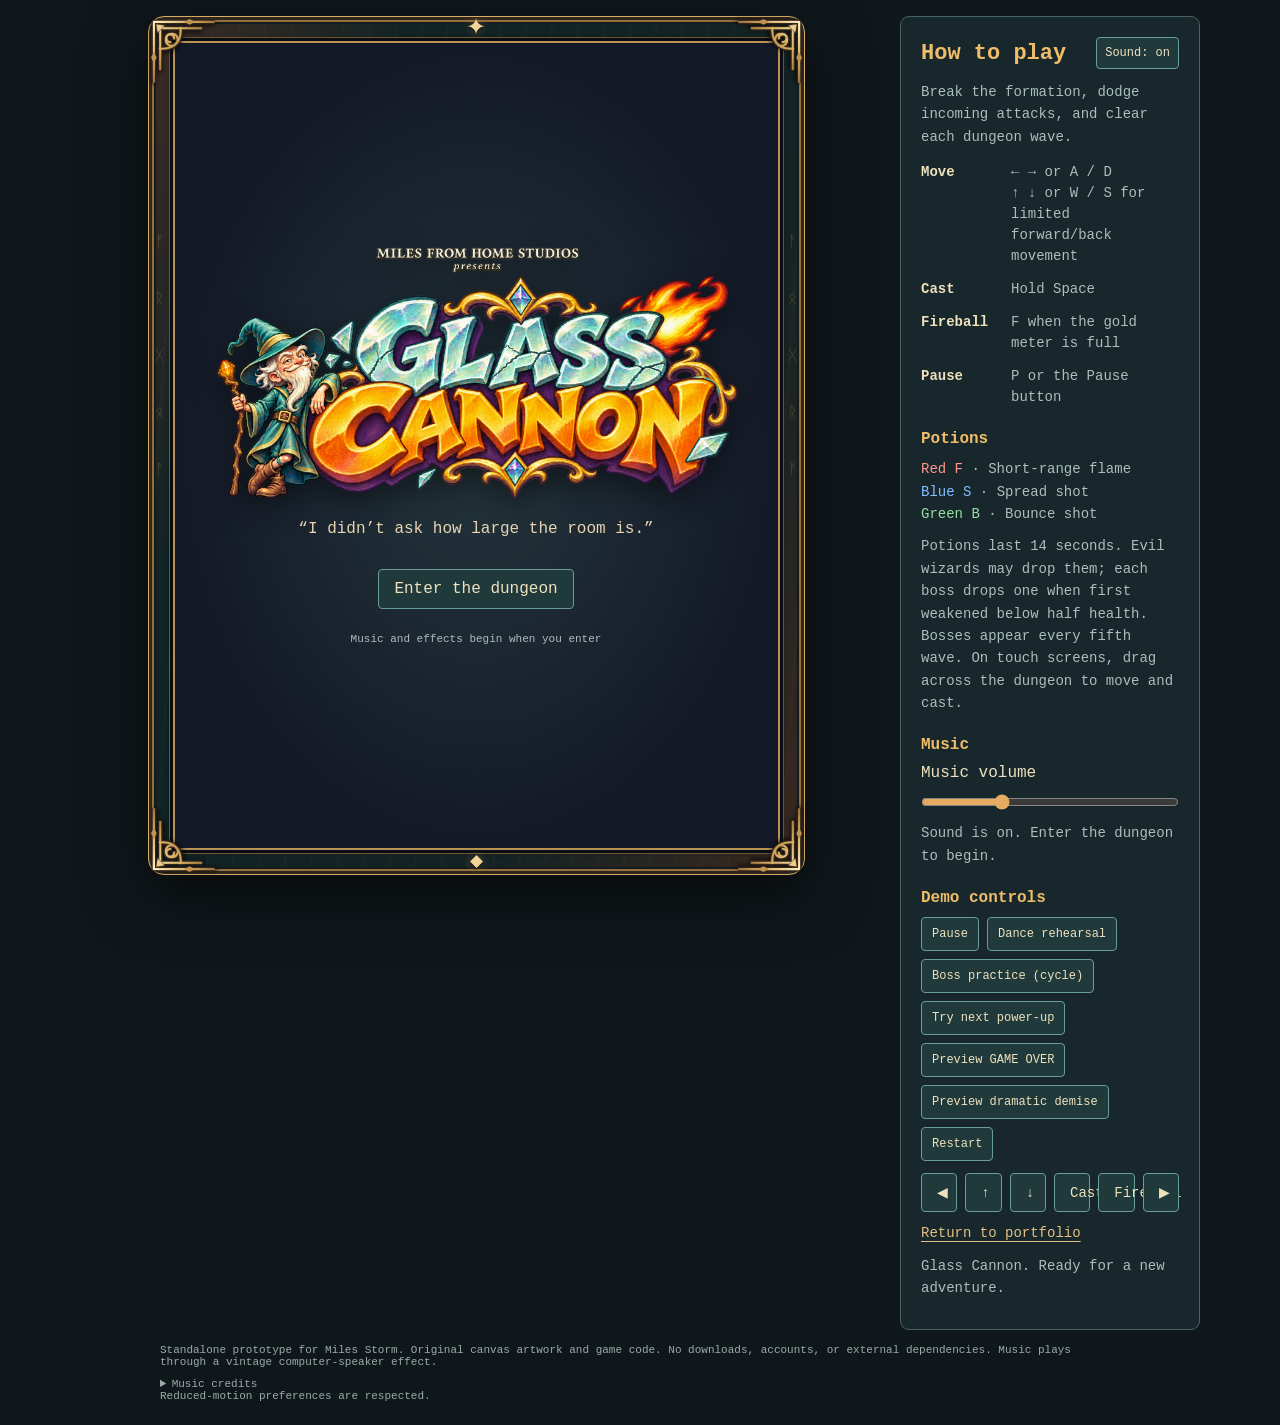
==== game/index.html @ 1c9d0800 "Glass Cannon Added some Pi. Love you Sandra <3" ====
<!doctype html><html lang="en"><meta charset="utf-8"><meta name="viewport" content="width=device-width,initial-scale=1"><title>Glass Cannon • Playable demo</title><style>
*{box-sizing:border-box}body{margin:0;background:#10171b;color:#eee1bd;font:16px ui-monospace,Consolas,monospace;display:grid;place-items:center;min-height:100vh;padding:18px}main{width:min(600px,100%)}h1{margin:0;color:#efbd67;letter-spacing:.13em;font-size:clamp(25px,5vw,44px)}header{display:flex;justify-content:space-between;align-items:center;gap:16px}small,p{color:#acbebb;line-height:1.6}.screen{position:relative;border:3px solid #ac8250;border-radius:9px;overflow:hidden;box-shadow:0 15px 65px #0009;margin:20px 0;background:#211d2c}canvas{display:block;width:100%;touch-action:none}button{font:inherit;border:1px solid #699e98;background:#203a3c;color:#eee1bd;padding:10px 15px;border-radius:4px;cursor:pointer}button:hover,button:focus-visible{background:#345957;outline:2px solid #efbd67;outline-offset:3px}.controls{display:flex;gap:9px;flex-wrap:wrap}.hint{font-size:13px}.overlay{position:absolute;inset:0;display:grid;place-content:center;text-align:center;background:#10121bcf;padding:24px}.overlay h2{color:#efbd67;font-size:32px;margin:0}.overlay[hidden]{display:none}.overlay button{margin:10px auto}.mobile{display:flex;justify-content:space-between;margin-top:12px}.mobile button{min-width:65px;touch-action:none}footer{font-size:12px;color:#9aaba9;margin-top:18px}@media(min-width:800px){.mobile{display:none}}

/* Fit the portrait playfield to the viewport without stretching its artwork. */
body{display:block;padding:16px;margin:0}main{width:min(1120px,100%);margin:0 auto}header{min-height:62px;margin-bottom:14px}h1{font-size:clamp(25px,3vw,38px)}
.game-layout{display:grid;grid-template-columns:minmax(0,1fr) 300px;gap:26px;align-items:start}
.screen{width:min(100%,calc((100dvh - 130px)*.75));margin:0 auto;aspect-ratio:3/4;border-width:3px}
canvas{width:100%;height:100%;object-fit:contain}.how-to{background:#17272b;border:1px solid #476361;border-radius:9px;padding:20px}.how-to h2{margin:0 0 14px;color:#efbd67;font-size:22px}.how-to h3{font-size:16px;color:#efbd67;margin:22px 0 10px}.how-to p{font-size:14px;margin:10px 0}.how-to dl{display:grid;grid-template-columns:80px 1fr;gap:12px 10px;font-size:14px;line-height:1.5}.how-to dt{color:#eee1bd;font-weight:bold}.how-to dd{margin:0;color:#acbebb}.controls{gap:8px}.controls button{font-size:12px;padding:9px 10px}.potion-red{color:#ff9690}.potion-blue{color:#83bdff}.potion-green{color:#97dfa4}.overlay h2{font-size:clamp(18px,2.6vw,28px)}.overlay p{font-size:14px}.mobile{display:flex;gap:8px}.mobile button{font-size:14px;flex:1;min-width:0}footer{max-width:960px;margin:14px auto 0;font-size:11px}
@media(max-width:760px){body{padding:10px}.game-layout{grid-template-columns:minmax(0,1fr);gap:16px}.screen{width:min(100%,calc((100dvh - 115px)*.75))}.how-to{width:min(100%,600px);margin:0 auto}header{min-height:56px;gap:8px}header small{font-size:11px}header button{font-size:12px;padding:9px}h1{font-size:25px}.overlay h2{font-size:22px}}
@media(max-height:500px) and (min-width:761px){header{min-height:44px;margin-bottom:8px}.screen{width:min(100%,calc((100dvh - 90px)*.75))}}
input[type="range"]{display:block;width:100%;margin:12px 0;accent-color:#e5ac61}footer a{color:#9cd6d0}footer details{margin-top:10px}footer p{font-size:12px}.overlay.title-screen{padding:18px;background:radial-gradient(ellipse at center,#24363c 0%,#141927 70%);display:flex;flex-direction:column;align-items:center;justify-content:center;gap:12px}.title-logo{display:block;width:100%;height:auto;max-height:60%;object-fit:contain;filter:drop-shadow(0 9px 15px #0007)}.title-screen p{margin:4px 0;color:#e9d5b3;font-size:clamp(11px,1.8vw,16px)}.title-screen small{font-size:11px;color:#aebebc}.sr-only{position:absolute;width:1px;height:1px;padding:0;margin:-1px;overflow:hidden;clip:rect(0,0,0,0);white-space:nowrap;border:0}.overlay.title-screen[hidden]{display:none}
/* Gilded cabinet surrounds the playfield; all decoration stays non-interactive. */
.game-layout{gap:28px}.cabinet{position:relative;isolation:isolate;width:min(100%,calc((100dvh - 88px)*.75 + 48px));margin:0 auto;padding:24px;border:1px solid #d7ad65;border-radius:16px;background:repeating-linear-gradient(94deg,#0000 0 11px,#f7c67b06 12px 13px,#0000 15px 26px),linear-gradient(115deg,#49342b,#152a2c 26%,#18292a 70%,#443026);box-shadow:0 20px 60px #0009,inset 0 0 0 3px #30271f,inset 0 0 0 5px #94703d,inset 0 0 0 7px #171d1f,inset 0 0 20px #0009}
.cabinet .screen{width:100%;margin:0;aspect-ratio:3/4;border:2px solid #b89354;border-radius:5px;box-shadow:0 0 0 3px #080e12,0 0 0 4px #705534,0 0 20px #0009}
.cabinet-ornaments{position:absolute;inset:0;pointer-events:none;z-index:2}.corner{position:absolute;width:70px;height:70px;filter:drop-shadow(0 2px 2px #000a)}.top-left{top:0;left:0}.top-right{top:0;right:0;transform:rotate(90deg)}.bottom-right{bottom:0;right:0;transform:rotate(180deg)}.bottom-left{bottom:0;left:0;transform:rotate(270deg)}.crest{position:absolute;left:50%;transform:translateX(-50%);color:#f2d49a;text-shadow:0 1px 2px #000,0 0 9px #d7a45366;font-size:24px;line-height:24px}.crest-top{top:0}.crest-bottom{bottom:0;font-size:17px}.rune-rail{position:absolute;top:23%;bottom:23%;display:flex;flex-direction:column;justify-content:space-between;color:#ad8e565e;font-size:15px;line-height:3.8;text-align:center;width:20px}.rail-left{left:1px}.rail-right{right:1px}.sidebar-heading{display:flex;align-items:center;justify-content:space-between;gap:10px;margin-bottom:12px}.how-to .sidebar-heading h2{margin:0}.sidebar-heading button{font-size:12px;padding:8px;white-space:nowrap}
@media(max-width:760px){.game-layout{gap:20px}.cabinet{padding:19px;width:min(100%,calc((100dvh - 74px)*.75 + 38px));border-radius:12px}.corner{width:54px;height:54px}.crest{font-size:19px;line-height:19px}.crest-bottom{font-size:14px}.rune-rail{width:16px;font-size:12px}.title-screen{gap:8px}}
.portfolio-return a{color:#e5c182;text-underline-offset:4px}</style><main><h1 class="sr-only">Glass Cannon</h1><div class="game-layout"><div class="cabinet" aria-label="Fantasy arcade cabinet"><div class="cabinet-ornaments" aria-hidden="true"><img class="corner top-left" src="assets/cabinet-corner.svg" alt=""><img class="corner top-right" src="assets/cabinet-corner.svg" alt=""><img class="corner bottom-left" src="assets/cabinet-corner.svg" alt=""><img class="corner bottom-right" src="assets/cabinet-corner.svg" alt=""><span class="crest crest-top">✦</span><span class="crest crest-bottom">◆</span><span class="rune-rail rail-left">ᚠ<br>ᚱ<br>ᚷ<br>ᛟ<br>ᚨ</span><span class="rune-rail rail-right">ᚨ<br>ᛟ<br>ᚷ<br>ᚱ<br>ᚠ</span></div><div class="screen"><canvas id="game" width="600" height="800" aria-label="Glass Cannon dungeon arcade game. Move with WASD or arrow keys; Space fires; F casts fireball; P pauses." tabindex="0"></canvas><div class="overlay title-screen" id="overlay"><img class="title-logo" src="assets/glass-cannon-title.png" alt="Miles From Home Studios presents Glass Cannon, with a teal-robed wizard leaning against the title"><h2 class="sr-only">Glass Cannon</h2><p>“I didn’t ask how large the room is.”</p><button id="start">Enter the dungeon</button><small>Music and effects begin when you enter</small></div></div></div><aside class="how-to" aria-labelledby="how-to-title"><div class="sidebar-heading"><h2 id="how-to-title">How to play</h2><button id="sound" aria-pressed="true">Sound: on</button></div><p>Break the formation, dodge incoming attacks, and clear each dungeon wave.</p><dl><dt>Move</dt><dd>← → or A / D<br>↑ ↓ or W / S for limited forward/back movement</dd><dt>Cast</dt><dd>Hold Space</dd><dt>Fireball</dt><dd>F when the gold meter is full</dd><dt>Pause</dt><dd>P or the Pause button</dd></dl><h3>Potions</h3><p><span class="potion-red">Red F</span> · Short-range flame<br><span class="potion-blue">Blue S</span> · Spread shot<br><span class="potion-green">Green B</span> · Bounce shot</p><p class="hint">Potions last 14 seconds. Evil wizards may drop them; each boss drops one when first weakened below half health. Bosses appear every fifth wave. On touch screens, drag across the dungeon to move and cast.</p><h3>Music</h3><label for="music-volume">Music volume</label><input id="music-volume" type="range" min="0" max="100" value="30" aria-label="Music volume"><p id="music-status" class="hint" role="status">Sound is on. Enter the dungeon to begin.</p><h3>Demo controls</h3><div class="controls"><button id="pause">Pause</button><button id="dance">Dance rehearsal</button><button id="boss">Boss practice (cycle)</button><button id="power">Try next power-up</button><button id="game-over-preview">Preview GAME OVER</button><button id="death">Preview dramatic demise</button><button id="restart">Restart</button></div><div class="mobile"><button id="left" aria-label="Move left">◀</button><button id="up" aria-label="Move forward">↑</button><button id="down" aria-label="Move backward">↓</button><button id="cast">Cast</button><button id="blast">Fireball</button><button id="right" aria-label="Move right">▶</button></div><p class="portfolio-return"><a href="../index.html">Return to portfolio</a></p><p id="status" role="status" class="hint">Ready to enter the dungeon.</p></aside></div><footer>Standalone prototype for Miles Storm. Original canvas artwork and game code. No downloads, accounts, or external dependencies. Music plays through a vintage computer-speaker effect. <details><summary>Music credits</summary><p>“DarxieLand” by Kevin MacLeod (<a href="https://incompetech.com/music/royalty-free/index.html?Search=Search&amp;isrc=USUAN1600059">incompetech.com</a>), licensed under <a href="https://creativecommons.org/licenses/by/4.0/">CC BY 4.0</a>. Edited with a vintage-speaker effect (mono mix, frequency shaping, mild saturation) and MP3 encoding; used as a repeating gameplay track with playback volume adjusted.</p><p><a href="https://opengameart.org/content/heavy-battle-1">Heavy Battle 1</a> by MintoDog and <a href="https://opengameart.org/content/game-over-instrumental">Game Over Instrumental</a> by Samza: <a href="https://creativecommons.org/publicdomain/zero/1.0/">CC0</a>. Both edited with the same vintage-speaker effect and MP3 encoding.</p></details> Reduced-motion preferences are respected.</footer></main><script>
'use strict';
const canvas=document.querySelector('#game'),c=canvas.getContext('2d'),overlay=document.querySelector('#overlay'),status=document.querySelector('#status');
const W=600,H=800,PLAYER_Y=700,keys=new Set(),reduced=matchMedia('(prefers-reduced-motion: reduce)').matches;
let playerY=PLAYER_Y;
let formationPattern=-1,slotOrder=[],entryPatterns=[];
let formationClock=0,diveClock=2,formationReady=false,nextSlot=0,entryGroup=0;
let boss=null,bossPending=false,hostile=[],pickups=[],weapon="bolt",weaponTime=0,shield=0,spawnClock=0,squadsLeft=0,enemyId=0,readyChimed=false;
let mode='ready',resume='play',score=0,lives=3,wave=1,charge=0,x=(W/2),enemies=[],shots=[],sparks=[],time=0,last=0,cool=0,phase=0,danceIndex=-1,practice=false,deathPreview=false,sound=true,audio;
let bossPracticeIndex=0;
const BOSS_ROSTER=[
{name:'THE GILDED WARDEN',type:2,projectile:'blade',filter:'sepia(1) saturate(2)',color:'#e5ac61'},
{name:'THE GOBLIN KING',type:0,projectile:'dagger',filter:'saturate(1.5)',color:'#9bc46e'},
{name:'THE CRYPTO KEEPER',type:1,projectile:'arrow',filter:'sepia(.4)',color:'#d9cfac'},
{name:'THE BIG BOO BOSS',type:3,projectile:'wisp',filter:'hue-rotate(35deg)',color:'#a8e0df'},
{name:'THE NECROMANCER',type:4,projectile:'hex',filter:'saturate(1.7)',color:'#c299e5'}];
const dances=['MOONWALK','DISCO','WIZARD SHUFFLE','MOSH PIT'];
const MUSIC_FILES={regular:'audio/darxieland-speaker.mp3',boss:'audio/heavy-battle-speaker.mp3',over:'audio/game-over-speaker.mp3'};
let musicTracks={},currentMusic='',musicNeedsPlay=false,musicVolume=.30,musicFailed=false;
function resetMusic(){Object.values(musicTracks).forEach(track=>{track.pause();track.currentTime=0});currentMusic='';musicNeedsPlay=false;musicFailed=false}
function syncMusic(){let suspended=!sound||mode==='paused'||mode==='ready'||mode==='death'||document.hidden;
if(suspended){Object.values(musicTracks).forEach(track=>track.pause());if(currentMusic)musicNeedsPlay=true;return}
let cue=mode==='over'?'over':boss?'boss':'regular';if(cue!==currentMusic){Object.values(musicTracks).forEach(track=>track.pause());currentMusic=cue;musicNeedsPlay=true;musicFailed=false;if(musicTracks[cue])musicTracks[cue].currentTime=0}
let track=musicTracks[cue];if(!track){track=new Audio(MUSIC_FILES[cue]);track.preload='metadata';track.loop=cue!=='over';musicTracks[cue]=track;track.addEventListener('error',()=>{musicFailed=true;document.querySelector('#music-status').textContent='Music unavailable. Keep the audio folder beside index.html.'})}
track.volume=musicVolume;document.querySelector('#music-status').textContent=musicFailed?'Music unavailable. Check the audio folder.':'Music: '+({regular:'DarxieLand',boss:'Heavy Battle 1',over:'Game Over Instrumental'}[cue]);
if(musicNeedsPlay&&!track.ended){musicNeedsPlay=false;let attempt=track.play();if(attempt&&attempt.catch)attempt.catch(()=>{musicFailed=true;document.querySelector('#music-status').textContent='Click Sound off, then on to enable music.'})}}
let effectsBus,noiseBuffer,lastEffect={};
function announce(s){status.textContent=s}
function audioReady(){if(!sound)return false;try{if(!audio){audio=new (window.AudioContext||window.webkitAudioContext)();let filter=audio.createBiquadFilter(),compressor=audio.createDynamicsCompressor();effectsBus=audio.createGain();effectsBus.gain.value=.62;filter.type='lowpass';filter.frequency.value=2600;filter.Q.value=.5;compressor.threshold.value=-16;compressor.ratio.value=3;compressor.attack.value=.006;compressor.release.value=.18;effectsBus.connect(filter).connect(compressor).connect(audio.destination);noiseBuffer=audio.createBuffer(1,audio.sampleRate,audio.sampleRate);let data=noiseBuffer.getChannelData(0),seed=17;for(let i=0;i<data.length;i++){seed=(seed*16807)%2147483647;data[i]=(seed/2147483647)*2-1}}audio.resume();return true}catch{return false}}
function envelope(node,volume,duration){let g=audio.createGain(),t=audio.currentTime;g.gain.setValueAtTime(.0001,t);g.gain.exponentialRampToValueAtTime(volume,t+.006);g.gain.exponentialRampToValueAtTime(.0001,t+duration);node.connect(g).connect(effectsBus);node.start(t);node.stop(t+duration+.02);node.onended=()=>{node.disconnect();g.disconnect()}}
function tone(freq,duration=.1,type='triangle',end=70){if(!audioReady())return;let o=audio.createOscillator();o.type=type==='sine'?'sine':'triangle';o.frequency.setValueAtTime(Math.min(freq,650),audio.currentTime);o.frequency.exponentialRampToValueAtTime(Math.max(35,Math.min(end,650)),audio.currentTime+duration);envelope(o,.06,Math.max(.04,duration))}
function effect(name){if(!audioReady())return;let now=audio.currentTime;if(now-(lastEffect[name]??-10)<(name==='flame'?.13:.065))return;lastEffect[name]=now;
let specs={cast:[.11,2200,550,.10,420,170],flame:[.16,1500,280,.10,115,65],blast:[.65,2300,110,.18,130,40],hit:[.10,2400,500,.10,240,95],bow:[.13,2300,650,.08,380,130],steel:[.16,2600,600,.09,320,145],spirit:[.30,1400,330,.08,340,160],hex:[.19,2100,500,.09,360,145],march:[.23,1300,280,.07,180,90],haunt:[.38,1700,550,.08,220,440],conjure:[.30,2000,600,.08,190,480]};let [duration,from,to,volume,pitch,end]=specs[name]||specs.cast;
let source=audio.createBufferSource(),filter=audio.createBiquadFilter();source.buffer=noiseBuffer;filter.type='lowpass';filter.frequency.setValueAtTime(from,now);filter.frequency.exponentialRampToValueAtTime(to,now+duration);source.connect(filter);let gain=audio.createGain();gain.gain.setValueAtTime(.0001,now);gain.gain.exponentialRampToValueAtTime(volume,now+.007);gain.gain.exponentialRampToValueAtTime(.0001,now+duration);filter.connect(gain).connect(effectsBus);source.start(now);source.stop(now+duration+.02);source.onended=()=>{source.disconnect();filter.disconnect();gain.disconnect()};tone(pitch,duration,'sine',end)}
// Each enemy keeps its formation slot through entry, dives, and re-entry.
function home(e){let sx,sy;if(formationPattern===0){sx=(e.slot%8-3.5)*48;sy=Math.floor(e.slot/8)*53}
else if(formationPattern===1){let row=Math.floor(e.slot/6);sx=(e.slot%6-2.5)*60+(row%2?15:-15);sy=row*44}
else if(formationPattern===2){let col=e.slot%6;sx=(col-2.5)*61;sy=Math.floor(e.slot/6)*43+Math.abs(col-2.5)*17}
else{let wing=e.slot<12?-1:1,n=e.slot%12;sx=wing*(65+(n%3)*53);sy=Math.floor(n/3)*45+(n%3)*12}
let spread=1+Math.sin(formationClock*.9)*.055;return {x:W/2+sx*spread+Math.sin(formationClock*.6)*26,y:160+sy+Math.sin(formationClock*.9)*5}}
function shuffled(values){let result=[...values];for(let i=result.length-1;i>0;i--){let j=Math.floor(Math.random()*(i+1));[result[i],result[j]]=[result[j],result[i]]}return result}
function curve(a,b,c,d){return [a,b,c,d]}
function makeFlight(e,segments,speed,state){let points=[segments[0][0]];for(const [a,b,c,d] of segments)for(let i=1;i<=48;i++){let t=i/48,u=1-t;points.push({x:u*u*u*a.x+3*u*u*t*b.x+3*u*t*t*c.x+t*t*t*d.x,y:u*u*u*a.y+3*u*u*t*b.y+3*u*t*t*c.y+t*t*t*d.y})}e.flight={points,index:1,speed};e.state=state;e.x=points[0].x;e.y=points[0].y;}
function entry(e,side,returning=false){let h=home(e),mirror=side?1:-1,edge=side?W+55:-55,mid=W/2+mirror*100,route=returning?Math.floor(Math.random()*4):e.entryRoute;
let paths;if(route===1){let begin={x:W/2+mirror*120,y:-55},turn={x:W/2-mirror*100,y:330};paths=[curve(begin,{x:begin.x,y:130},{x:W/2-mirror*210,y:115},turn),curve(turn,{x:W/2+mirror*210,y:450},{x:h.x+mirror*110,y:h.y-60},h)]}
else if(route===2){let begin={x:edge,y:400},turn={x:W/2-mirror*100,y:210};paths=[curve(begin,{x:edge-mirror*170,y:450},{x:W/2+mirror*150,y:280},turn),curve(turn,{x:W/2-mirror*130,y:80},{x:h.x-mirror*100,y:h.y+90},h)]}
else if(route===3){let begin={x:edge,y:95},turn={x:W/2-mirror*190,y:310};paths=[curve(begin,{x:W/2-mirror*150,y:85},{x:W/2-mirror*250,y:210},turn),curve(turn,{x:W/2+mirror*200,y:470},{x:h.x+mirror*130,y:h.y+70},h)]}
else{let begin={x:edge,y:100},turn={x:mid,y:315};paths=[curve(begin,{x:edge-mirror*190,y:110},{x:W/2-mirror*190,y:95},turn),curve(turn,{x:mid+mirror*130,y:460},{x:W/2-mirror*240,y:365},{x:W/2-mirror*110,y:223}),curve({x:W/2-mirror*110,y:223},{x:W/2-mirror*35,y:100},{x:h.x,y:h.y-55},h)]}
makeFlight(e,paths,returning?290:e.entrySpeed,'entry');}
function advanceFlight(e,dt){let f=e.flight,budget=f.speed*dt;while(f.index<f.points.length){let q=f.points[f.index],dx=q.x-e.x,dy=q.y-e.y,dist=Math.hypot(dx,dy);if(dist>budget){e.x+=dx/dist*budget;e.y+=dy/dist*budget;e.angle=Math.atan2(dy,dx)-Math.PI/2;return false}e.x=q.x;e.y=q.y;budget-=dist;f.index++}return true}
function beginDive(e,target,style){let a={x:e.x,y:e.y},side=e.x<(W/2)?1:-1,exit={x:Math.max(45,Math.min((W-45),target)),y:(H+45)};e.attack=.35+Math.random()*.45;
let paths=style===0?[curve(a,{x:a.x+side*195,y:a.y+30},{x:target-side*240,y:420},exit)]:style===1?[curve(a,{x:a.x-side*165,y:a.y-100},{x:a.x-side*200,y:390},{x:a.x+side*60,y:350}),curve({x:a.x+side*60,y:350},{x:target+side*180,y:305},{x:target-side*70,y:515},exit)]:[curve(a,{x:a.x+side*80,y:a.y+130},{x:target,y:380},exit)];
makeFlight(e,paths,200+Math.min(100,wave*10),'dive');if(!e.silentDive)effect(e.type===3?'haunt':e.type===4?'conjure':'march');}
function launchAttack(){let idle=enemies.filter(e=>e.state==='formation');if(!idle.length)return;let leader=idle[Math.floor(Math.random()*idle.length)],style=Math.floor(Math.random()*3),target=x;beginDive(leader,target,style);let escorts=idle.filter(e=>e!==leader).sort((a,b)=>Math.abs(a.slot-leader.slot)-Math.abs(b.slot-leader.slot)).slice(0,wave>2?2:1);for(let i=0;i<escorts.length;i++){escorts[i].silentDive=true;beginDive(escorts[i],Math.max(50,Math.min((W-50),target+(i===0?-45:45))),style);escorts[i].silentDive=false;}}
function spawn(){enemies=[];hostile=[];pickups=[];boss=null;bossPending=wave%5===0;squadsLeft=4;spawnClock=.3;nextSlot=0;entryGroup=0;formationPattern=(formationPattern+1+Math.floor(Math.random()*3))%4;slotOrder=shuffled(Array.from({length:24},(_,i)=>i));entryPatterns=shuffled([0,1,2,3]);formationClock=0;formationReady=false;diveClock=2;mode='play';phase=0;announce('Wave '+wave+'. Enemies entering formation.');}
function squad(){let group=entryGroup++,side=Math.random()<.5?0:1,route=entryPatterns[group%4],split=Math.random()<.45,spacing=.12+Math.random()*.12;for(let i=0;i<6;i++){let entranceSide=split?i%2:side;let e={id:enemyId++,slot:slotOrder[nextSlot++],state:'waiting',delay:i*spacing,side:entranceSide,entryRoute:route,entrySpeed:235+Math.random()*55,type:Math.floor(Math.random()*5),hp:1,attack:1,x:entranceSide?W+55:-55,y:100,angle:0};enemies.push(e)}}
function bossPotion(){if(boss&&!boss.potionDropped&&boss.hp>0&&boss.hp<boss.max/2){boss.potionDropped=true;dropPotion(boss.x,boss.y);announce('Boss weakened! A potion has dropped.')}}
function dropPotion(px,py){if(pickups.filter(p=>!p.got&&p.y<H-72).length>=2)return;pickups.push({x:px,y:py,kind:['spread','bounce','flame'][Math.floor(Math.random()*3)]})}
function defeatEnemy(e){score+=100;burst(e.x,e.y,8);if(e.type===4&&Math.random()<.2)dropPotion(e.x,e.y)}
function summonBoss(){let archetype=BOSS_ROSTER[(Math.floor(wave/5)-1+BOSS_ROSTER.length)%BOSS_ROSTER.length];boss={archetype,potionDropped:false,x:(W/2),y:190,hp:wave,max:wave,attack:1.5,age:0};hostile=[];announce('Boss: '+archetype.name+'. '+(archetype.type===3?'Spectral wisps drain fireball charge!':'Dodge its volleys!'));}
function equip(kind){weapon=kind;weaponTime=14;announce(kind.toUpperCase()+' for 14 seconds!');tone(220,.24,'sine',330)}
function damage(){if(shield>0||mode!=='play')return;die();}
function showTitle(focus=true){resetMusic();mode='ready';phase=0;keys.clear();enemies=[];shots=[];hostile=[];pickups=[];sparks=[];boss=null;document.querySelector('#pause').textContent='Pause';overlay.classList.add('title-screen');overlay.innerHTML='<img class="title-logo" src="assets/glass-cannon-title.png" alt="Miles From Home Studios presents Glass Cannon, with a teal-robed wizard leaning against the title"><h2 class="sr-only">Glass Cannon</h2><p>“I didn’t ask how large the room is.”</p><button id="start">Enter the dungeon</button><small>Music and effects begin when you enter</small>';overlay.hidden=false;document.querySelector('#start').onclick=()=>{start();syncMusic()};announce('Glass Cannon. Ready for a new adventure.');if(focus)document.querySelector('#start').focus()}
function start(){audioReady();overlay.classList.remove('title-screen');resetMusic();document.querySelector('#pause').textContent='Pause';keys.clear();cool=0;hostile=[];pickups=[];boss=null;weapon="bolt";weaponTime=0;shield=2.5;playerY=PLAYER_Y;score=0;lives=3;wave=1;charge=0;x=(W/2);shots=[];sparks=[];practice=false;deathPreview=false;overlay.hidden=true;spawn();canvas.focus()}
function burst(px,py,n=12){for(let i=0;i<n;i++){let a=Math.random()*Math.PI*2,v=35+Math.random()*130;sparks.push({x:px,y:py,vx:Math.cos(a)*v,vy:Math.sin(a)*v,life:.4+Math.random()*.4})}}
function shoot(){if(mode!=='play'||cool>0)return;let angles=weapon==='spread'?[-.32,0,.32]:[0];for(let a of angles)shots.push({x,y:(playerY-6),vx:Math.sin(a)*370,vy:-Math.cos(a)*440,kind:weapon,life:weapon==='flame'?.48:3,bounces:0});cool=weapon==='flame'?.07:.19;effect(weapon==='flame'?'flame':'cast')}
function fireball(){if(mode!=='play'||charge<100)return;charge=0;readyChimed=false;enemies.forEach(e=>defeatEnemy(e));enemies=[];hostile=[];if(boss){boss.hp-=Math.ceil(boss.max/2);bossPotion();burst(boss.x,boss.y,30)}phase=0;mode='blast';effect('blast');announce('Fireball unleashed!');}
function die(preview=false){if(mode==='ready'||mode==='over')return;deathPreview=preview;practice=false;mode='death';phase=0;shots=[];hostile=[];keys.clear();if(!preview)lives--;effect('blast');announce('Panic fireball! The fight pauses while the wizard becomes ash.');}
function victory(rehearsal=false){if(!rehearsal){shots=[];hostile=[];}practice=rehearsal;mode='dance';phase=0;danceIndex=rehearsal?(danceIndex+1)%4:Math.floor(Math.random()*4);tone(220,.35,'triangle',440);announce(dances[danceIndex]+'!');}
function pause(){if(mode==='ready'||mode==='over')return;if(mode==='paused'){mode=resume;document.querySelector('#pause').textContent='Pause'}else{resume=mode;mode='paused';document.querySelector('#pause').textContent='Resume'}keys.clear()}
// Match the eye-close frame in draw(): a brief blink once per second.
function ashBlinkSound(before,after){if(after<=.65)return;let oldFrame=Math.floor(before*3),frame=Math.floor(after*3);if(frame!==oldFrame&&frame%3===0)tone(430,.055,'sine',300)}
function update(dt){time+=dt;if(mode==='paused'||mode==='ready')return;if(mode==='over'){let before=phase;phase+=dt;ashBlinkSound(before,phase);return}let before=phase;phase+=dt;if(mode==='death')ashBlinkSound(before,phase);for(const p of sparks){p.x+=p.vx*dt;p.y+=p.vy*dt;p.life-=dt}sparks=sparks.filter(p=>p.life>0);
if(mode==='death'){if(phase>3){if(lives<=0&&!deathPreview){mode='over';overlay.innerHTML='<h2>GAME OVER</h2><p>The room was, in fact, too small.<br>Final score: '+score+'</p><button id="again">Summon another wizard</button>';overlay.hidden=false;document.querySelector('#again').onclick=()=>showTitle();}else{deathPreview=false;shield=3;cool=0;phase=0;mode='play';announce(boss?'Wizard respawned. Resume the boss fight!':'Wizard respawned. Continue wave '+wave+'.')}}return}
if(mode==='dance'){if(phase>2.6){if(practice){practice=false;mode='play';if(!enemies.length&&!boss)spawn()}else{wave++;spawn()}}return}
if(mode==='blast'){if(phase>.75){mode='play';if(boss&&boss.hp<=0){score+=2500;boss=null;victory()}}return}
shield=Math.max(0,shield-dt);weaponTime=Math.max(0,weaponTime-dt);if(!weaponTime)weapon='bolt';
x+=((keys.has('ArrowRight')||keys.has('d'))?1:0)*330*dt-((keys.has('ArrowLeft')||keys.has('a'))?1:0)*330*dt;x=Math.max(55,Math.min((W-55),x));playerY+=((keys.has('ArrowDown')||keys.has('s')?1:0)-(keys.has('ArrowUp')||keys.has('w')?1:0))*200*dt;playerY=Math.max(PLAYER_Y-100,Math.min(PLAYER_Y,playerY));cool=Math.max(0,cool-dt);if(keys.has(' ')||keys.has('touch'))shoot();
if(!boss){formationClock+=dt;spawnClock-=dt;if(squadsLeft>0&&spawnClock<=0){squad();squadsLeft--;spawnClock=1.1+Math.random()*.8}
if(!formationReady&&squadsLeft===0&&enemies.every(e=>e.state==='formation')){formationReady=true;diveClock=1.7;announce('Formation assembled. Watch for diving attackers!')}
if(formationReady){diveClock-=dt;if(diveClock<=0){launchAttack();diveClock=Math.max(.8,2.4-wave*.1)}}}
for(const s of shots){s.life-=dt;s.x+=s.vx*dt;s.y+=s.vy*dt;if(s.kind==='bounce'&&(s.x<25||s.x>(W-25)||s.y<74)&&s.bounces<3){if(s.x<25||s.x>(W-25))s.vx=-s.vx;if(s.y<74){s.vy=-s.vy;s.vx=(Math.random()<.5?-1:1)*250}s.bounces++;s.x=Math.max(25,Math.min((W-25),s.x));s.y=Math.max(74,s.y)}}
for(const e of enemies){
if(e.state==='waiting'){e.delay-=dt;if(e.delay<=0)entry(e,e.side);else continue}
if(e.state==='entry'||e.state==='dive'){let was=e.state;if(advanceFlight(e,dt)){if(was==='dive'){entry(e,e.x>(W/2),true);continue}else{e.state='formation';e.flight=null;e.angle=0}}}
if(e.state==='formation'){let h=home(e);e.x=h.x;e.y=h.y;e.angle=0}
e.attack-=dt;if(e.state==='dive'&&(e.type===1||e.type===4)&&e.y>210&&e.y<470&&e.attack<=0){let dx=x-e.x,dy=(playerY+9)-e.y,d=Math.max(1,Math.hypot(dx,dy));hostile.push({x:e.x,y:e.y,vx:dx/d*(e.type===4?175:130),vy:dy/d*(e.type===4?175:130),kind:e.type===4?'spell':'arrow'});effect(e.type===4?'hex':'bow');e.attack=1.3+Math.random()}
for(const s of shots){if(!s.hit&&e.hp>0&&Math.abs(s.x-e.x)<22&&Math.abs(s.y-e.y)<25){s.hit=true;e.hp=0;effect('hit');defeatEnemy(e);charge=Math.min(100,charge+10)}}
if(e.hp>0&&Math.abs(e.x-x)<26&&Math.abs(e.y-playerY)<28){if(e.type===3){if(!e.draining){charge=0;readyChimed=false;e.draining=true;effect('spirit');announce('Ghost touch! Fireball charge drained.')} }else if(shield<=0){damage();return}else e.hp=0}else if(e.type===3)e.draining=false;
}

enemies=enemies.filter(e=>e.hp>0);
if(boss){let oldAge=boss.age;boss.age+=dt;if(Math.floor((oldAge-2)/8)<Math.floor((boss.age-2)/8))effect(boss.archetype.type===3?'haunt':boss.archetype.type===4?'conjure':'march');boss.x=(W/2)+Math.sin(boss.age*.6)*65;
// Eight-second approach cycle: stay back, advance, hold in flame range, retreat.
let advanceTime=boss.age%8,advance=advanceTime<2?0:advanceTime<4?(advanceTime-2)/2:advanceTime<5.5?1:advanceTime<7.5?1-(advanceTime-5.5)/2:0;
advance=advance*advance*(3-2*advance);boss.y=190+advance*(PLAYER_Y-175-190);boss.attack-=dt;if(boss.attack<=0){for(let i=-1;i<=1;i++){let a=Math.atan2(playerY-boss.y,x-boss.x)+i*.48;hostile.push({x:boss.x,y:boss.y+22,vx:Math.cos(a)*165,vy:Math.sin(a)*165,kind:boss.archetype.projectile})}boss.attack=Math.max(1.2,2.1-wave*.025);effect(boss.archetype.projectile==='arrow'?'bow':boss.archetype.projectile==='wisp'?'spirit':boss.archetype.projectile==='hex'?'hex':'steel')}for(const s of shots){if(!s.hit&&Math.abs(s.x-boss.x)<43&&Math.abs(s.y-boss.y)<48){s.hit=true;boss.hp-=1;effect('hit');charge=Math.min(100,charge+4);burst(s.x,s.y,3)}}bossPotion();if(boss.hp<=0){burst(boss.x,boss.y,45);score+=2500;boss=null;hostile=[];victory();return}}
for(const h of hostile){h.x+=h.vx*dt;h.y+=h.vy*dt;if(Math.hypot(h.x-x,h.y-playerY)<17){if(h.kind==='wisp'){charge=0;readyChimed=false;h.hit=true;effect('spirit');announce('Spectral wisp! Fireball charge drained.')}else if(shield<=0){damage();return}}}hostile=hostile.filter(h=>!h.hit&&h.y<(H-72)&&h.x>0&&h.x<(W));
for(const p of pickups){p.y+=85*dt;if(Math.hypot(p.x-x,p.y-playerY)<29){equip(p.kind);p.got=true}}pickups=pickups.filter(p=>p.y<(H-72)&&!p.got);
shots=shots.filter(s=>s.life>0&&s.y>60&&s.y<(H-72)&&s.x>0&&s.x<(W)&&!s.hit);
if(charge===100&&!readyChimed){readyChimed=true;announce('Fireball ready! Press F.');tone(260,.35,'sine',390)}
if(!boss&&!enemies.length&&squadsLeft===0){if(bossPending){bossPending=false;summonBoss()}else victory()}}
function rect(a,b,w,h,col){c.fillStyle=col;c.fillRect(a,b,w,h)}function text(s,a,b,size=18,col='#ecd8a7',align='left'){c.fillStyle=col;c.font='bold '+size+'px monospace';c.textAlign=align;c.fillText(s,a,b)}
function background(){c.save();c.scale(W/900,H/620);rect(0,0,900,620,'#1e1b2b');for(let r=0;r<8;r++)for(let k=0;k<12;k++){let xx=k*83-(r%2)*40,yy=r*39;rect(xx+2,yy+2,79,35,['#343044','#393147','#302d40'][(r+k)%3]);rect(xx+4,yy+4,75,2,'#514254')}
let grad=c.createLinearGradient(0,190,0,620);grad.addColorStop(0,'#3c3449');grad.addColorStop(1,'#272637');c.fillStyle=grad;c.fillRect(0,190,900,430);c.strokeStyle='#514455';c.lineWidth=2;for(let yy=220;yy<620;yy+=65){c.beginPath();c.moveTo(0,yy);c.lineTo(900,yy);c.stroke()}for(let xx=-450;xx<1500;xx+=150){c.beginPath();c.moveTo(450+(xx-450)*.4,190);c.lineTo(xx,620);c.stroke()}
for(let ax of [230,450,670]){c.fillStyle='#796477';c.beginPath();c.roundRect(ax-53,74,106,135,[53,53,0,0]);c.fill();c.fillStyle='#11141d';c.beginPath();c.roundRect(ax-39,85,78,125,[39,39,0,0]);c.fill();for(let j=0;j<3;j++)rect(ax-30+j*23,190,2,22,'#4a414c')}
for(let ax of [110,790]){rect(ax-16,130,32,8,'#94724e');rect(ax-5,116,10,33,'#6c4d38');c.fillStyle='#efae55';c.beginPath();c.ellipse(ax,110,8,15+Math.sin(time*5)*2,0,0,7);c.fill();}
c.restore();rect(0,0,W,57,'#131b24');text('1UP '+String(score).padStart(6,'0'),18,25,16);text('LIVES '+lives,W-18,25,16,'#ecd8a7','right');text('DUNGEON '+wave+(boss?' · BOSS':formationReady?' · ATTACK':' · ASSEMBLE'),W/2,46,13,'#a9d1c5','center');
rect(0,H-72,W,72,'#131b24');text('FIREBALL',18,H-44,14);for(let i=0;i<10;i++)rect(115+i*23,H-57,19,16,charge>i*10?(charge===100&&!reduced&&Math.sin(time*7)>0?'#fff0b4':'#efae55'):'#3c4048');text(charge===100?'FIREBALL READY — F':weapon!=='bolt'?weapon.toUpperCase()+' '+Math.ceil(weaponTime)+'s':'SPACE: CAST',W/2,H-15,15,'#a9d1c5','center');}
function ghostArt(){let p;c.save();c.fillStyle="#000";c.strokeStyle="transparent";c.save();c.fillStyle="#090e1577";c.beginPath();c.ellipse(0,19,18,5,0,0,Math.PI*2);c.fill();c.restore();c.save();c.fillStyle="#c0e1df";c.strokeStyle="#263747";c.lineWidth=2.5;c.lineJoin="round";c.globalAlpha=.86;c.save();p=new Path2D("M-12 -19 Q-14 -35 0 -36 Q14 -35 12 -19 L15 -10 L24 0 L13 -3 L17 18 L7 12 L1 22 L-6 13 L-17 19 L-13 -3 L-24 0 L-15 -12Z");c.fill(p);c.stroke(p);c.restore();c.restore();c.save();c.fillStyle="#253c50";p=new Path2D("M-8 -22 L-2 -20 L-3 -14 L-9 -15Z M3 -20 L9 -22 L9 -15 L3 -14Z");c.fill(p);c.stroke(p);c.restore();c.save();c.fillStyle="#486578";p=new Path2D("M-3 -8 Q0 -12 3 -8 L2 -2 L-2 -2Z");c.fill(p);c.stroke(p);c.restore();c.save();c.strokeStyle="#83b4b9";c.lineWidth=2.0;p=new Path2D("M-8 1 L-10 9 M5 3 L7 9");c.fill(p);c.stroke(p);c.restore();c.restore();}
function evilWizardArt(){let p;c.save();c.fillStyle="#000";c.strokeStyle="transparent";c.save();c.fillStyle="#090e1577";c.beginPath();c.ellipse(0,19,18,5,0,0,Math.PI*2);c.fill();c.restore();c.save();c.strokeStyle="#171822";c.lineWidth=2.5;c.lineJoin="round";c.save();c.fillStyle="#3d294b";p=new Path2D("M-8 7 L-13 20 L-2 20 L0 10 L5 20 L16 20 L10 6Z");c.fill(p);c.stroke(p);c.restore();c.save();c.fillStyle="#76538c";p=new Path2D("M-12 -12 L-21 4 L-13 8 L-8 0 L-12 17 L12 17 L7 0 L16 5 L21 -1 L11 -13Z");c.fill(p);c.stroke(p);c.restore();c.save();c.fillStyle="#654378";p=new Path2D("M-13 -13 Q-15 -26 0 -36 Q15 -26 13 -13 L6 -7 L-7 -7Z");c.fill(p);c.stroke(p);c.restore();c.save();c.fillStyle="#242633";p=new Path2D("M-7 -19 Q0 -28 7 -19 L6 -10 L-6 -10Z");c.fill(p);c.stroke(p);c.restore();c.save();c.strokeStyle="#ef986d";c.lineWidth=2.0;p=new Path2D("M-5 -17 L-1 -16 M2 -16 L6 -17");c.fill(p);c.stroke(p);c.restore();c.save();c.fillStyle="#b08a58";p=new Path2D("M-3 -8 L-1 17 L3 17 L4 -8Z");c.fill(p);c.stroke(p);c.restore();c.save();c.strokeStyle="#a47a55";c.lineWidth=3.0;p=new Path2D("M20 -19 L20 21");c.fill(p);c.stroke(p);c.restore();c.save();c.fillStyle="#b193d6";p=new Path2D("M20 -31 L26 -23 L20 -15 L14 -23Z");c.fill(p);c.stroke(p);c.restore();c.restore();c.save();c.fillStyle="none";c.strokeStyle="#ead6ff";c.lineWidth=1.5;p=new Path2D("M18 -24 L21 -27 L22 -23");c.stroke(p);c.restore();c.restore();}
function sprite(px,py,type,scale=1){c.save();c.translate(px,py);c.scale(scale,scale);c.fillStyle='#090e1577';c.beginPath();c.ellipse(0,17,18,5,0,0,7);c.fill();c.strokeStyle='#171822';c.lineWidth=2.5;let step=Math.sin(time*9+px)*3;
function shape(points,fill){c.beginPath();points.forEach((p,i)=>i?c.lineTo(...p):c.moveTo(...p));c.closePath();c.fillStyle=fill;c.fill();c.stroke()}
if(type===3){if(!reduced)c.translate(0,Math.sin(time*3+px)*3);ghostArt()}else if(type===4){evilWizardArt()}else if(type==='wizard'){shape([[-10,4],[-14,20],[-3,20],[0,8],[7,20],[17,19],[9,2]],'#25696d');shape([[-12,-9],[-19,8],[14,10],[9,-10]],'#419591');c.fillStyle='#d2a987';c.beginPath();c.arc(0,-16,9,0,7);c.fill();shape([[-8,-13],[-3,8],[7,-7]],'#ddd4bc');shape([[-16,-23],[2,-48],[9,-25],[20,-22]],'#478c91');rect(-14,-25,31,4,'#ac985b');rect(15,-13,3,35,'#a4774e');c.fillStyle='#efbd67';c.beginPath();c.arc(17,-15,4,0,7);c.fill();rect(2,-18,2,2,'#151c26');}
else if(type===0){rect(-10,8,6,11+step,'#573d39');rect(4,8,6,11-step,'#573d39');shape([[-12,-9],[-15,10],[13,10],[11,-10]],'#796044');shape([[-12,-17],[-24,-23],[-14,-8],[13,-8],[24,-23],[10,-17]],'#6b995a');c.fillStyle='#86aa66';c.beginPath();c.arc(0,-16,12,0,7);c.fill();rect(-7,-19,4,3,'#f6d581');rect(4,-19,4,3,'#f6d581');rect(-4,-9,8,2,'#2b2830');rect(16,-7,5,25,'#9d8e79');}
else if(type===1){rect(-9,-1,5,20+step,'#c6c1ae');rect(5,-1,5,20-step,'#c6c1ae');rect(-10,-15,20,20,'#b5b6a5');for(let i=0;i<4;i++)rect(-8,-12+i*4,16,2,'#43414a');c.fillStyle='#e0d7bc';c.beginPath();c.arc(0,-23,12,0,7);c.fill();rect(-8,-27,6,6,'#252b33');rect(3,-27,6,6,'#252b33');rect(-3,-18,6,3,'#5c5253');c.strokeStyle='#a98255';c.lineWidth=3;c.beginPath();c.moveTo(15,-25);c.quadraticCurveTo(33,-5,15,16);c.stroke();c.strokeStyle='#d7cbb0';c.lineWidth=1;c.beginPath();c.moveTo(15,-25);c.lineTo(15,16);c.stroke();rect(6,-7,23,2,'#aa936d');shape([[29,-10],[34,-6],[29,-3]],'#c6c1ae');}
else{rect(-12,6,8,14+step,'#707f8c');rect(4,6,8,14-step,'#707f8c');shape([[-16,-15],[-12,9],[13,9],[17,-15]],'#7e8c98');rect(-12,-34,24,22,'#9da4a8');rect(-10,-27,20,4,'#262938');rect(-2,-34,4,22,'#b6b7ad');shape([[13,-8],[27,-11],[24,12],[16,17]],'#776b87');rect(-23,-26,3,40,'#c7c0ac')};c.restore()}
// Color and letter both identify each potion, including without color vision.
function potion(px,py,kind){let color={spread:'#58a7ef',bounce:'#68c77d',flame:'#ef6864'}[kind];c.save();c.translate(px,py);c.strokeStyle='#17222e';c.lineWidth=2;c.fillStyle='#b9d8da';c.beginPath();c.moveTo(-5,-16);c.lineTo(5,-16);c.lineTo(5,-8);c.bezierCurveTo(16,-3,16,13,8,16);c.quadraticCurveTo(0,20,-8,16);c.bezierCurveTo(-16,13,-16,-3,-5,-8);c.closePath();c.fill();c.stroke();c.fillStyle=color;c.beginPath();c.moveTo(-9,0);c.quadraticCurveTo(0,3,9,0);c.bezierCurveTo(13,6,11,13,6,14);c.quadraticCurveTo(0,17,-6,14);c.bezierCurveTo(-11,13,-13,6,-9,0);c.closePath();c.fill();rect(-6,-20,12,6,'#b68d59');rect(-4,-19,8,2,'#dbb87d');c.strokeStyle='#ecffff';c.lineWidth=1.5;c.beginPath();c.moveTo(-8,-3);c.quadraticCurveTo(-12,3,-9,7);c.stroke();text({spread:'S',bounce:'B',flame:'F'}[kind],0,11,13,'#14202b','center');c.restore()}
function draw(){background();if(charge===100){text('✦ FIREBALL READY ✦',(W/2),(H-80),18,reduced||Math.sin(time*7)>0?'#ffe2a1':'#b2864e','center')}if(boss){c.save();c.translate(boss.x,boss.y);c.filter=boss.archetype.filter;sprite(0,0,boss.archetype.type,1.8);c.filter='none';c.fillStyle=boss.archetype.color;c.strokeStyle='#292332';c.lineWidth=2;c.beginPath();c.moveTo(-16,-70);c.lineTo(-20,-83);c.lineTo(-7,-76);c.lineTo(0,-89);c.lineTo(7,-76);c.lineTo(20,-83);c.lineTo(16,-70);c.closePath();c.fill();c.stroke();c.restore();rect(W/2-150,67,300,12,'#322936');rect(W/2-150,67,300*Math.max(0,boss.hp/boss.max),12,boss.archetype.color);text(boss.archetype.name+' · '+Math.max(0,boss.hp)+' HITS LEFT',(W/2),99,14,'#f0d6a2','center')}for(const h of hostile){if(h.kind==='blade'||h.kind==='dagger'){c.save();c.translate(h.x,h.y);c.rotate(Math.atan2(h.vy,h.vx));if(h.kind==='dagger')c.scale(.8,.8);c.strokeStyle='#5b4636';c.lineWidth=1.5;c.fillStyle=h.kind==='dagger'?'#bdd29b':'#f0d48f';c.beginPath();c.moveTo(15,0);c.lineTo(4,-5);c.lineTo(-5,-4);c.lineTo(-5,4);c.lineTo(4,5);c.closePath();c.fill();c.stroke();c.strokeStyle='#fff0c4';c.lineWidth=1;c.beginPath();c.moveTo(-4,0);c.lineTo(12,0);c.stroke();rect(-9,-8,3,16,'#bc8c45');rect(-16,-2,7,4,'#795b47');rect(-19,-3,3,6,'#deb865');c.restore()}else if(h.kind==='arrow'){c.save();c.translate(h.x,h.y);c.rotate(Math.atan2(h.vy,h.vx));c.strokeStyle='#c7ac7d';c.lineWidth=2;c.beginPath();c.moveTo(-12,0);c.lineTo(9,0);c.stroke();c.fillStyle='#e4ddd0';c.beginPath();c.moveTo(13,0);c.lineTo(5,-4);c.lineTo(5,4);c.closePath();c.fill();c.strokeStyle='#aaa6bd';c.beginPath();c.moveTo(-8,0);c.lineTo(-13,-4);c.moveTo(-8,0);c.lineTo(-13,4);c.stroke();c.restore()}else if(h.kind==='wisp'){c.save();c.translate(h.x,h.y);c.rotate(Math.atan2(h.vy,h.vx));c.fillStyle='#a8e0df';c.beginPath();c.moveTo(10,0);c.quadraticCurveTo(1,-11,-12,-4);c.lineTo(-5,0);c.lineTo(-12,4);c.quadraticCurveTo(1,11,10,0);c.fill();rect(2,-3,3,2,'#263b4c');rect(2,2,3,2,'#263b4c');c.restore()}else if(h.kind==='hex'){c.save();c.translate(h.x,h.y);c.rotate(time*2);c.strokeStyle='#cf9df0';c.lineWidth=2;c.beginPath();c.moveTo(0,-10);c.lineTo(7,0);c.lineTo(0,10);c.lineTo(-7,0);c.closePath();c.stroke();rect(-2,-2,4,4,'#eee0ff');c.restore()}else{c.fillStyle=h.kind==='spell'?'#c59be7':'#e88794';c.beginPath();c.arc(h.x,h.y,6,0,7);c.fill()}}for(const p of pickups){potion(p.x,p.y,p.kind)}enemies.forEach(e=>{if(e.state!=='waiting'&&e.y>70){c.save();c.translate(e.x,e.y);if(e.state==='dive')c.rotate(Math.max(-.5,Math.min(.5,e.angle*.3)));sprite(0,0,e.type,.8);c.restore()}});for(const s of shots){c.fillStyle=s.kind==='flame'?'#f39555':s.kind==='bounce'?'#92d6cc':'#ffd68a';c.beginPath();c.ellipse(s.x,s.y,s.kind==='flame'?10:4,10,0,0,7);c.fill();rect(s.x-2,s.y+9,4,9,'#d57d4e')}for(const p of sparks){rect(p.x,p.y,3,3,'#edba69')}
if(mode==='death'||mode==='over'){if(phase<.65){sprite(x,(playerY+9),'wizard');if(!reduced){c.fillStyle='rgba(239,151,69,'+(1-phase/.65)*.65+')';c.beginPath();c.arc(x,(playerY+2),phase*1400,0,7);c.fill()}}else{c.fillStyle='#77747b';c.beginPath();c.ellipse(x,(playerY+15),24,7,0,0,7);c.fill();if(Math.floor(phase*3)%3!==0){rect(x-9,(playerY+7),5,3,'#f7edd2');rect(x+4,(playerY+7),5,3,'#f7edd2')}c.save();c.translate(x+16,(playerY+5));c.rotate(.6);rect(-10,-10,18,5,'#407675');c.restore();text('…worth it?',x,(playerY-27),15,'#c5b6b1','center')}}else if(mode!=='over'){c.save();let dx=0,dy=0,angle=0;if(mode==='dance'&&!reduced){if(danceIndex===0)dx=Math.sin(phase*3)*35;if(danceIndex===1){angle=Math.sin(phase*9)*.2;dy=-Math.abs(Math.sin(phase*7))*6}if(danceIndex===2){dx=Math.sin(phase*15)*11;angle=Math.sin(phase*15)*.1}if(danceIndex===3){angle=Math.sin(phase*19)*.38;dy=-Math.abs(Math.sin(phase*13))*14}}if(shield>0){c.strokeStyle='#8bd2cb';c.lineWidth=2;c.beginPath();c.ellipse(x,(playerY-11),28,42,0,0,7);c.stroke()}c.translate(x+dx,(playerY+9)+dy);c.rotate(angle);sprite(0,0,'wizard');c.restore()}
if(mode==='dance')text(dances[danceIndex]+'!',(W/2),370,34,'#efbd67','center');if(mode==='blast'&&!reduced){c.fillStyle='#efae5544';c.beginPath();c.arc(x,(playerY),phase*1600,0,7);c.fill()}if(mode==='paused'){rect(W/2-200,310,400,95,'#101920ee');text('PAUSED',(W/2),370,34,'#ecd8a7','center')}}
function loop(t){syncMusic();let dt=Math.min((t-last)/1000,.035);last=t;update(dt);draw();requestAnimationFrame(loop)}requestAnimationFrame(loop);
document.querySelector('#music-volume').oninput=e=>{musicVolume=Number(e.target.value)/100;Object.values(musicTracks).forEach(track=>track.volume=musicVolume)};document.querySelector('#game-over-preview').onclick=()=>{start();lives=1;die()};document.querySelector('#start').onclick=()=>{start();syncMusic()};document.querySelector('#restart').onclick=()=>showTitle();document.querySelector('#pause').onclick=pause;document.querySelector('#sound').onclick=e=>{sound=!sound;e.target.textContent='Sound: '+(sound?'on':'off');e.target.setAttribute('aria-pressed',sound);tone(220,.15,'sine',330);syncMusic()};document.querySelector('#dance').onclick=()=>{if(mode==='ready'||mode==='over')start();victory(true)};document.querySelector('#boss').onclick=()=>{start();wave=(bossPracticeIndex++%BOSS_ROSTER.length+1)*5;enemies=[];squadsLeft=0;bossPending=false;summonBoss();charge=100};document.querySelector('#power').onclick=()=>{if(mode==='ready'||mode==='over')start();equip(['spread','bounce','flame'][( ['bolt','spread','bounce','flame'].indexOf(weapon))%3])};document.querySelector('#death').onclick=()=>{if(mode==='ready'||mode==='over')start();die(true)};
window.addEventListener('keydown',e=>{if(e.target.tagName==='BUTTON')return;let k=e.key.length===1?e.key.toLowerCase():e.key;if([' ','ArrowLeft','ArrowRight','ArrowUp','ArrowDown','f','p','a','d','w','s'].includes(k)){e.preventDefault();if(k==='p'&&!e.repeat)pause();else if(k==='f'&&!e.repeat)fireball();else keys.add(k)}});window.addEventListener('keyup',e=>keys.delete(e.key.length===1?e.key.toLowerCase():e.key));window.addEventListener('blur',()=>{keys.clear();if(!['paused','ready','over'].includes(mode))pause()});document.addEventListener('visibilitychange',()=>{if(document.hidden){keys.clear();if(!['paused','ready','over'].includes(mode))pause()}});
function touchPosition(e){let bounds=canvas.getBoundingClientRect();playerY=Math.max(PLAYER_Y-100,Math.min(PLAYER_Y,(e.clientY-bounds.top)/bounds.height*H));x=Math.max(55,Math.min(W-55,(e.clientX-canvas.getBoundingClientRect().left)/canvas.getBoundingClientRect().width*W))}canvas.onpointerdown=e=>{if(mode!=='play')return;canvas.setPointerCapture(e.pointerId);touchPosition(e);keys.add('touch')};canvas.onpointermove=e=>{if(canvas.hasPointerCapture(e.pointerId))touchPosition(e)};canvas.onpointerup=canvas.onpointercancel=()=>keys.delete('touch');for(let [id,key]of [['left','ArrowLeft'],['right','ArrowRight'],['up','ArrowUp'],['down','ArrowDown'],['cast',' ']]){let b=document.querySelector('#'+id);b.onpointerdown=e=>{b.setPointerCapture(e.pointerId);keys.add(key)};b.onpointerup=b.onpointercancel=()=>keys.delete(key)}document.querySelector('#blast').onclick=fireball;
showTitle(false);
</script></html>
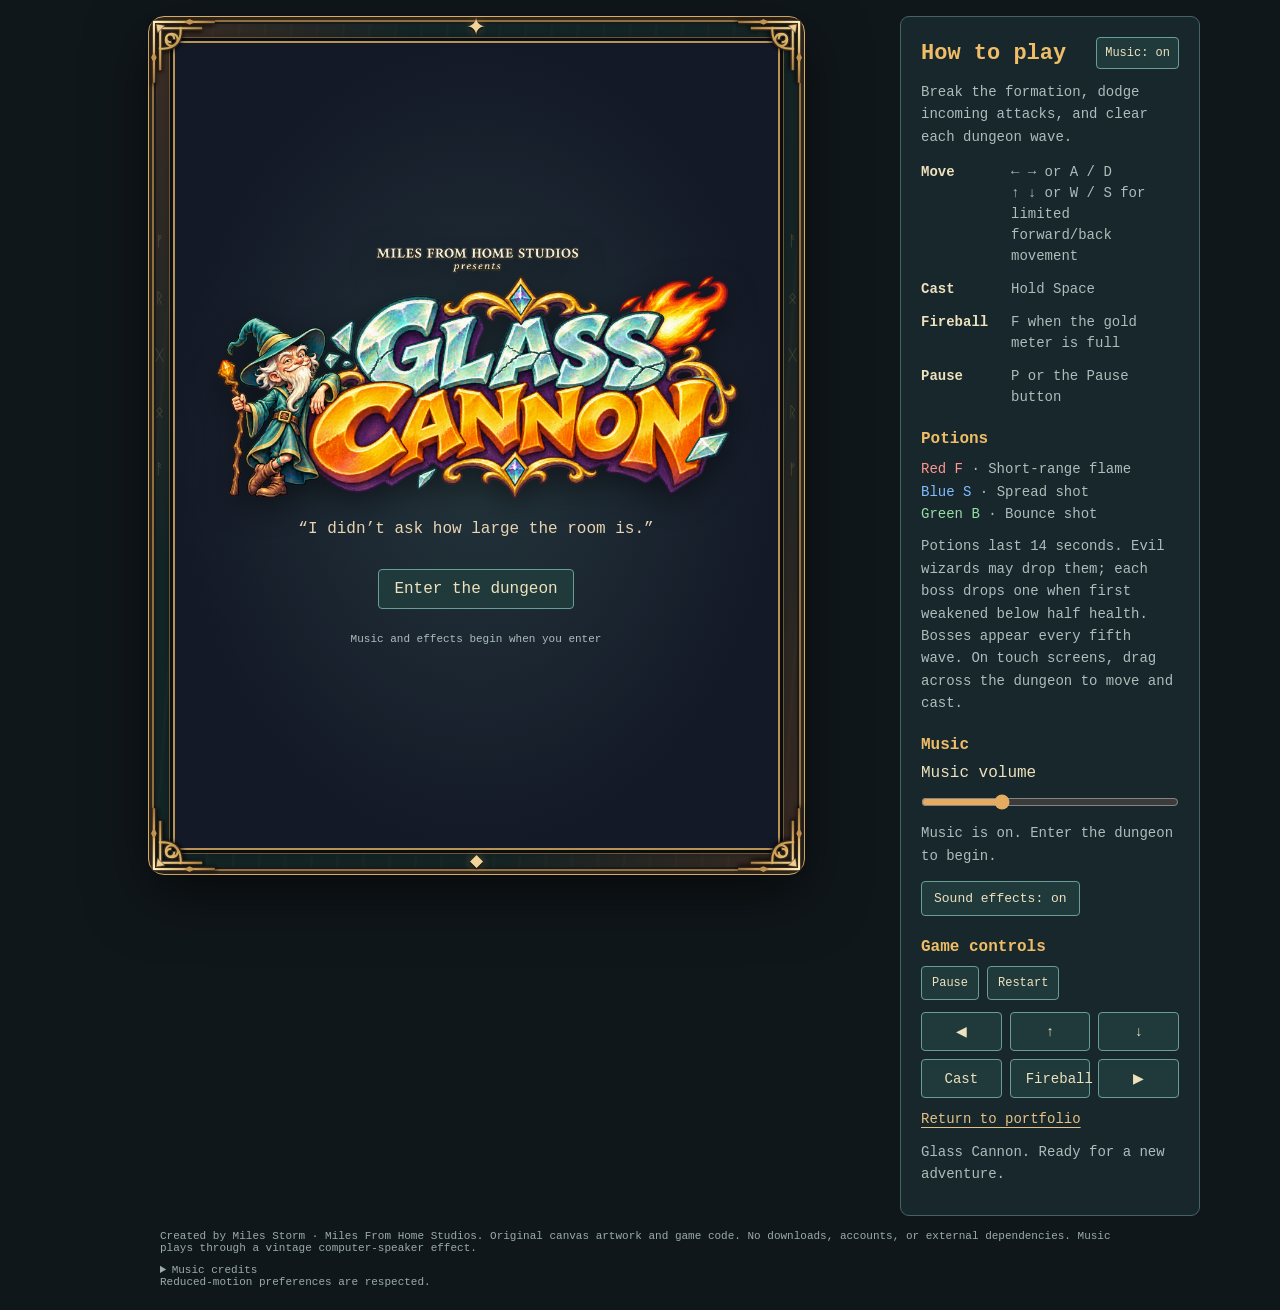
==== commit d19507dd: "Glass Cannon Remove demo controls" ====
--- a/game/index.html
+++ b/game/index.html
@@ -1,4 +1,4 @@
-<!doctype html><html lang="en"><meta charset="utf-8"><meta name="viewport" content="width=device-width,initial-scale=1"><title>Glass Cannon • Playable demo</title><style>
+<!doctype html><html lang="en"><meta charset="utf-8"><meta name="viewport" content="width=device-width,initial-scale=1"><title>Glass Cannon | Miles From Home Studios</title><style>
 *{box-sizing:border-box}body{margin:0;background:#10171b;color:#eee1bd;font:16px ui-monospace,Consolas,monospace;display:grid;place-items:center;min-height:100vh;padding:18px}main{width:min(600px,100%)}h1{margin:0;color:#efbd67;letter-spacing:.13em;font-size:clamp(25px,5vw,44px)}header{display:flex;justify-content:space-between;align-items:center;gap:16px}small,p{color:#acbebb;line-height:1.6}.screen{position:relative;border:3px solid #ac8250;border-radius:9px;overflow:hidden;box-shadow:0 15px 65px #0009;margin:20px 0;background:#211d2c}canvas{display:block;width:100%;touch-action:none}button{font:inherit;border:1px solid #699e98;background:#203a3c;color:#eee1bd;padding:10px 15px;border-radius:4px;cursor:pointer}button:hover,button:focus-visible{background:#345957;outline:2px solid #efbd67;outline-offset:3px}.controls{display:flex;gap:9px;flex-wrap:wrap}.hint{font-size:13px}.overlay{position:absolute;inset:0;display:grid;place-content:center;text-align:center;background:#10121bcf;padding:24px}.overlay h2{color:#efbd67;font-size:32px;margin:0}.overlay[hidden]{display:none}.overlay button{margin:10px auto}.mobile{display:flex;justify-content:space-between;margin-top:12px}.mobile button{min-width:65px;touch-action:none}footer{font-size:12px;color:#9aaba9;margin-top:18px}@media(min-width:800px){.mobile{display:none}}
 
 /* Fit the portrait playfield to the viewport without stretching its artwork. */
@@ -14,7 +14,7 @@
 .cabinet .screen{width:100%;margin:0;aspect-ratio:3/4;border:2px solid #b89354;border-radius:5px;box-shadow:0 0 0 3px #080e12,0 0 0 4px #705534,0 0 20px #0009}
 .cabinet-ornaments{position:absolute;inset:0;pointer-events:none;z-index:2}.corner{position:absolute;width:70px;height:70px;filter:drop-shadow(0 2px 2px #000a)}.top-left{top:0;left:0}.top-right{top:0;right:0;transform:rotate(90deg)}.bottom-right{bottom:0;right:0;transform:rotate(180deg)}.bottom-left{bottom:0;left:0;transform:rotate(270deg)}.crest{position:absolute;left:50%;transform:translateX(-50%);color:#f2d49a;text-shadow:0 1px 2px #000,0 0 9px #d7a45366;font-size:24px;line-height:24px}.crest-top{top:0}.crest-bottom{bottom:0;font-size:17px}.rune-rail{position:absolute;top:23%;bottom:23%;display:flex;flex-direction:column;justify-content:space-between;color:#ad8e565e;font-size:15px;line-height:3.8;text-align:center;width:20px}.rail-left{left:1px}.rail-right{right:1px}.sidebar-heading{display:flex;align-items:center;justify-content:space-between;gap:10px;margin-bottom:12px}.how-to .sidebar-heading h2{margin:0}.sidebar-heading button{font-size:12px;padding:8px;white-space:nowrap}
 @media(max-width:760px){.game-layout{gap:20px}.cabinet{padding:19px;width:min(100%,calc((100dvh - 74px)*.75 + 38px));border-radius:12px}.corner{width:54px;height:54px}.crest{font-size:19px;line-height:19px}.crest-bottom{font-size:14px}.rune-rail{width:16px;font-size:12px}.title-screen{gap:8px}}
-.portfolio-return a{color:#e5c182;text-underline-offset:4px}</style><main><h1 class="sr-only">Glass Cannon</h1><div class="game-layout"><div class="cabinet" aria-label="Fantasy arcade cabinet"><div class="cabinet-ornaments" aria-hidden="true"><img class="corner top-left" src="assets/cabinet-corner.svg" alt=""><img class="corner top-right" src="assets/cabinet-corner.svg" alt=""><img class="corner bottom-left" src="assets/cabinet-corner.svg" alt=""><img class="corner bottom-right" src="assets/cabinet-corner.svg" alt=""><span class="crest crest-top">✦</span><span class="crest crest-bottom">◆</span><span class="rune-rail rail-left">ᚠ<br>ᚱ<br>ᚷ<br>ᛟ<br>ᚨ</span><span class="rune-rail rail-right">ᚨ<br>ᛟ<br>ᚷ<br>ᚱ<br>ᚠ</span></div><div class="screen"><canvas id="game" width="600" height="800" aria-label="Glass Cannon dungeon arcade game. Move with WASD or arrow keys; Space fires; F casts fireball; P pauses." tabindex="0"></canvas><div class="overlay title-screen" id="overlay"><img class="title-logo" src="assets/glass-cannon-title.png" alt="Miles From Home Studios presents Glass Cannon, with a teal-robed wizard leaning against the title"><h2 class="sr-only">Glass Cannon</h2><p>“I didn’t ask how large the room is.”</p><button id="start">Enter the dungeon</button><small>Music and effects begin when you enter</small></div></div></div><aside class="how-to" aria-labelledby="how-to-title"><div class="sidebar-heading"><h2 id="how-to-title">How to play</h2><button id="sound" aria-pressed="true">Sound: on</button></div><p>Break the formation, dodge incoming attacks, and clear each dungeon wave.</p><dl><dt>Move</dt><dd>← → or A / D<br>↑ ↓ or W / S for limited forward/back movement</dd><dt>Cast</dt><dd>Hold Space</dd><dt>Fireball</dt><dd>F when the gold meter is full</dd><dt>Pause</dt><dd>P or the Pause button</dd></dl><h3>Potions</h3><p><span class="potion-red">Red F</span> · Short-range flame<br><span class="potion-blue">Blue S</span> · Spread shot<br><span class="potion-green">Green B</span> · Bounce shot</p><p class="hint">Potions last 14 seconds. Evil wizards may drop them; each boss drops one when first weakened below half health. Bosses appear every fifth wave. On touch screens, drag across the dungeon to move and cast.</p><h3>Music</h3><label for="music-volume">Music volume</label><input id="music-volume" type="range" min="0" max="100" value="30" aria-label="Music volume"><p id="music-status" class="hint" role="status">Sound is on. Enter the dungeon to begin.</p><h3>Demo controls</h3><div class="controls"><button id="pause">Pause</button><button id="dance">Dance rehearsal</button><button id="boss">Boss practice (cycle)</button><button id="power">Try next power-up</button><button id="game-over-preview">Preview GAME OVER</button><button id="death">Preview dramatic demise</button><button id="restart">Restart</button></div><div class="mobile"><button id="left" aria-label="Move left">◀</button><button id="up" aria-label="Move forward">↑</button><button id="down" aria-label="Move backward">↓</button><button id="cast">Cast</button><button id="blast">Fireball</button><button id="right" aria-label="Move right">▶</button></div><p class="portfolio-return"><a href="../index.html">Return to portfolio</a></p><p id="status" role="status" class="hint">Ready to enter the dungeon.</p></aside></div><footer>Standalone prototype for Miles Storm. Original canvas artwork and game code. No downloads, accounts, or external dependencies. Music plays through a vintage computer-speaker effect. <details><summary>Music credits</summary><p>“DarxieLand” by Kevin MacLeod (<a href="https://incompetech.com/music/royalty-free/index.html?Search=Search&amp;isrc=USUAN1600059">incompetech.com</a>), licensed under <a href="https://creativecommons.org/licenses/by/4.0/">CC BY 4.0</a>. Edited with a vintage-speaker effect (mono mix, frequency shaping, mild saturation) and MP3 encoding; used as a repeating gameplay track with playback volume adjusted.</p><p><a href="https://opengameart.org/content/heavy-battle-1">Heavy Battle 1</a> by MintoDog and <a href="https://opengameart.org/content/game-over-instrumental">Game Over Instrumental</a> by Samza: <a href="https://creativecommons.org/publicdomain/zero/1.0/">CC0</a>. Both edited with the same vintage-speaker effect and MP3 encoding.</p></details> Reduced-motion preferences are respected.</footer></main><script>
+.portfolio-return a{color:#e5c182;text-underline-offset:4px}.effects-control{margin:14px 0}.effects-control button{font-size:13px;padding:9px 12px}.mobile{display:grid;grid-template-columns:repeat(3,minmax(0,1fr));gap:8px}.mobile button{min-width:0}</style><main><h1 class="sr-only">Glass Cannon</h1><div class="game-layout"><div class="cabinet" aria-label="Fantasy arcade cabinet"><div class="cabinet-ornaments" aria-hidden="true"><img class="corner top-left" src="assets/cabinet-corner.svg" alt=""><img class="corner top-right" src="assets/cabinet-corner.svg" alt=""><img class="corner bottom-left" src="assets/cabinet-corner.svg" alt=""><img class="corner bottom-right" src="assets/cabinet-corner.svg" alt=""><span class="crest crest-top">✦</span><span class="crest crest-bottom">◆</span><span class="rune-rail rail-left">ᚠ<br>ᚱ<br>ᚷ<br>ᛟ<br>ᚨ</span><span class="rune-rail rail-right">ᚨ<br>ᛟ<br>ᚷ<br>ᚱ<br>ᚠ</span></div><div class="screen"><canvas id="game" width="600" height="800" aria-label="Glass Cannon dungeon arcade game. Move with WASD or arrow keys; Space fires; F casts fireball; P pauses." tabindex="0"></canvas><div class="overlay title-screen" id="overlay"><img class="title-logo" src="assets/glass-cannon-title.png" alt="Miles From Home Studios presents Glass Cannon, with a teal-robed wizard leaning against the title"><h2 class="sr-only">Glass Cannon</h2><p>“I didn’t ask how large the room is.”</p><button id="start">Enter the dungeon</button><small>Music and effects begin when you enter</small></div></div></div><aside class="how-to" aria-labelledby="how-to-title"><div class="sidebar-heading"><h2 id="how-to-title">How to play</h2><button id="sound" aria-pressed="true">Music: on</button></div><p>Break the formation, dodge incoming attacks, and clear each dungeon wave.</p><dl><dt>Move</dt><dd>← → or A / D<br>↑ ↓ or W / S for limited forward/back movement</dd><dt>Cast</dt><dd>Hold Space</dd><dt>Fireball</dt><dd>F when the gold meter is full</dd><dt>Pause</dt><dd>P or the Pause button</dd></dl><h3>Potions</h3><p><span class="potion-red">Red F</span> · Short-range flame<br><span class="potion-blue">Blue S</span> · Spread shot<br><span class="potion-green">Green B</span> · Bounce shot</p><p class="hint">Potions last 14 seconds. Evil wizards may drop them; each boss drops one when first weakened below half health. Bosses appear every fifth wave. On touch screens, drag across the dungeon to move and cast.</p><h3>Music</h3><label for="music-volume">Music volume</label><input id="music-volume" type="range" min="0" max="100" value="30" aria-label="Music volume"><p id="music-status" class="hint" role="status">Music is on. Enter the dungeon to begin.</p><div class="effects-control"><button id="effects" aria-pressed="true">Sound effects: on</button></div><h3>Game controls</h3><div class="controls"><button id="pause">Pause</button><button id="restart">Restart</button></div><div class="mobile"><button id="left" aria-label="Move left">◀</button><button id="up" aria-label="Move forward">↑</button><button id="down" aria-label="Move backward">↓</button><button id="cast">Cast</button><button id="blast">Fireball</button><button id="right" aria-label="Move right">▶</button></div><p class="portfolio-return"><a href="../index.html">Return to portfolio</a></p><p id="status" role="status" class="hint">Ready to enter the dungeon.</p></aside></div><footer>Created by Miles Storm · Miles From Home Studios. Original canvas artwork and game code. No downloads, accounts, or external dependencies. Music plays through a vintage computer-speaker effect. <details><summary>Music credits</summary><p>“DarxieLand” by Kevin MacLeod (<a href="https://incompetech.com/music/royalty-free/index.html?Search=Search&amp;isrc=USUAN1600059">incompetech.com</a>), licensed under <a href="https://creativecommons.org/licenses/by/4.0/">CC BY 4.0</a>. Edited with a vintage-speaker effect (mono mix, frequency shaping, mild saturation) and MP3 encoding; used as a repeating gameplay track with playback volume adjusted.</p><p><a href="https://opengameart.org/content/heavy-battle-1">Heavy Battle 1</a> by MintoDog and <a href="https://opengameart.org/content/game-over-instrumental">Game Over Instrumental</a> by Samza: <a href="https://creativecommons.org/publicdomain/zero/1.0/">CC0</a>. Both edited with the same vintage-speaker effect and MP3 encoding.</p></details> Reduced-motion preferences are respected.</footer></main><script>
 'use strict';
 const canvas=document.querySelector('#game'),c=canvas.getContext('2d'),overlay=document.querySelector('#overlay'),status=document.querySelector('#status');
 const W=600,H=800,PLAYER_Y=700,keys=new Set(),reduced=matchMedia('(prefers-reduced-motion: reduce)').matches;
@@ -22,7 +22,7 @@
 let formationPattern=-1,slotOrder=[],entryPatterns=[];
 let formationClock=0,diveClock=2,formationReady=false,nextSlot=0,entryGroup=0;
 let boss=null,bossPending=false,hostile=[],pickups=[],weapon="bolt",weaponTime=0,shield=0,spawnClock=0,squadsLeft=0,enemyId=0,readyChimed=false;
-let mode='ready',resume='play',score=0,lives=3,wave=1,charge=0,x=(W/2),enemies=[],shots=[],sparks=[],time=0,last=0,cool=0,phase=0,danceIndex=-1,practice=false,deathPreview=false,sound=true,audio;
+let mode='ready',resume='play',score=0,lives=3,wave=1,charge=0,x=(W/2),enemies=[],shots=[],sparks=[],time=0,last=0,cool=0,phase=0,danceIndex=-1,practice=false,deathPreview=false,sound=true,effectsEnabled=true,audio;
 let bossPracticeIndex=0;
 const BOSS_ROSTER=[
 {name:'THE GILDED WARDEN',type:2,projectile:'blade',filter:'sepia(1) saturate(2)',color:'#e5ac61'},
@@ -39,10 +39,10 @@
 let cue=mode==='over'?'over':boss?'boss':'regular';if(cue!==currentMusic){Object.values(musicTracks).forEach(track=>track.pause());currentMusic=cue;musicNeedsPlay=true;musicFailed=false;if(musicTracks[cue])musicTracks[cue].currentTime=0}
 let track=musicTracks[cue];if(!track){track=new Audio(MUSIC_FILES[cue]);track.preload='metadata';track.loop=cue!=='over';musicTracks[cue]=track;track.addEventListener('error',()=>{musicFailed=true;document.querySelector('#music-status').textContent='Music unavailable. Keep the audio folder beside index.html.'})}
 track.volume=musicVolume;document.querySelector('#music-status').textContent=musicFailed?'Music unavailable. Check the audio folder.':'Music: '+({regular:'DarxieLand',boss:'Heavy Battle 1',over:'Game Over Instrumental'}[cue]);
-if(musicNeedsPlay&&!track.ended){musicNeedsPlay=false;let attempt=track.play();if(attempt&&attempt.catch)attempt.catch(()=>{musicFailed=true;document.querySelector('#music-status').textContent='Click Sound off, then on to enable music.'})}}
+if(musicNeedsPlay&&!track.ended){musicNeedsPlay=false;let attempt=track.play();if(attempt&&attempt.catch)attempt.catch(()=>{musicFailed=true;document.querySelector('#music-status').textContent='Click Music off, then on to enable music.'})}}
 let effectsBus,noiseBuffer,lastEffect={};
 function announce(s){status.textContent=s}
-function audioReady(){if(!sound)return false;try{if(!audio){audio=new (window.AudioContext||window.webkitAudioContext)();let filter=audio.createBiquadFilter(),compressor=audio.createDynamicsCompressor();effectsBus=audio.createGain();effectsBus.gain.value=.62;filter.type='lowpass';filter.frequency.value=2600;filter.Q.value=.5;compressor.threshold.value=-16;compressor.ratio.value=3;compressor.attack.value=.006;compressor.release.value=.18;effectsBus.connect(filter).connect(compressor).connect(audio.destination);noiseBuffer=audio.createBuffer(1,audio.sampleRate,audio.sampleRate);let data=noiseBuffer.getChannelData(0),seed=17;for(let i=0;i<data.length;i++){seed=(seed*16807)%2147483647;data[i]=(seed/2147483647)*2-1}}audio.resume();return true}catch{return false}}
+function audioReady(){if(!effectsEnabled)return false;try{if(!audio){audio=new (window.AudioContext||window.webkitAudioContext)();let filter=audio.createBiquadFilter(),compressor=audio.createDynamicsCompressor();effectsBus=audio.createGain();effectsBus.gain.value=.62;filter.type='lowpass';filter.frequency.value=2600;filter.Q.value=.5;compressor.threshold.value=-16;compressor.ratio.value=3;compressor.attack.value=.006;compressor.release.value=.18;effectsBus.connect(filter).connect(compressor).connect(audio.destination);noiseBuffer=audio.createBuffer(1,audio.sampleRate,audio.sampleRate);let data=noiseBuffer.getChannelData(0),seed=17;for(let i=0;i<data.length;i++){seed=(seed*16807)%2147483647;data[i]=(seed/2147483647)*2-1}}audio.resume();return true}catch{return false}}
 function envelope(node,volume,duration){let g=audio.createGain(),t=audio.currentTime;g.gain.setValueAtTime(.0001,t);g.gain.exponentialRampToValueAtTime(volume,t+.006);g.gain.exponentialRampToValueAtTime(.0001,t+duration);node.connect(g).connect(effectsBus);node.start(t);node.stop(t+duration+.02);node.onended=()=>{node.disconnect();g.disconnect()}}
 function tone(freq,duration=.1,type='triangle',end=70){if(!audioReady())return;let o=audio.createOscillator();o.type=type==='sine'?'sine':'triangle';o.frequency.setValueAtTime(Math.min(freq,650),audio.currentTime);o.frequency.exponentialRampToValueAtTime(Math.max(35,Math.min(end,650)),audio.currentTime+duration);envelope(o,.06,Math.max(.04,duration))}
 function effect(name){if(!audioReady())return;let now=audio.currentTime;if(now-(lastEffect[name]??-10)<(name==='flame'?.13:.065))return;lastEffect[name]=now;
@@ -136,7 +136,10 @@
 if(mode==='death'||mode==='over'){if(phase<.65){sprite(x,(playerY+9),'wizard');if(!reduced){c.fillStyle='rgba(239,151,69,'+(1-phase/.65)*.65+')';c.beginPath();c.arc(x,(playerY+2),phase*1400,0,7);c.fill()}}else{c.fillStyle='#77747b';c.beginPath();c.ellipse(x,(playerY+15),24,7,0,0,7);c.fill();if(Math.floor(phase*3)%3!==0){rect(x-9,(playerY+7),5,3,'#f7edd2');rect(x+4,(playerY+7),5,3,'#f7edd2')}c.save();c.translate(x+16,(playerY+5));c.rotate(.6);rect(-10,-10,18,5,'#407675');c.restore();text('…worth it?',x,(playerY-27),15,'#c5b6b1','center')}}else if(mode!=='over'){c.save();let dx=0,dy=0,angle=0;if(mode==='dance'&&!reduced){if(danceIndex===0)dx=Math.sin(phase*3)*35;if(danceIndex===1){angle=Math.sin(phase*9)*.2;dy=-Math.abs(Math.sin(phase*7))*6}if(danceIndex===2){dx=Math.sin(phase*15)*11;angle=Math.sin(phase*15)*.1}if(danceIndex===3){angle=Math.sin(phase*19)*.38;dy=-Math.abs(Math.sin(phase*13))*14}}if(shield>0){c.strokeStyle='#8bd2cb';c.lineWidth=2;c.beginPath();c.ellipse(x,(playerY-11),28,42,0,0,7);c.stroke()}c.translate(x+dx,(playerY+9)+dy);c.rotate(angle);sprite(0,0,'wizard');c.restore()}
 if(mode==='dance')text(dances[danceIndex]+'!',(W/2),370,34,'#efbd67','center');if(mode==='blast'&&!reduced){c.fillStyle='#efae5544';c.beginPath();c.arc(x,(playerY),phase*1600,0,7);c.fill()}if(mode==='paused'){rect(W/2-200,310,400,95,'#101920ee');text('PAUSED',(W/2),370,34,'#ecd8a7','center')}}
 function loop(t){syncMusic();let dt=Math.min((t-last)/1000,.035);last=t;update(dt);draw();requestAnimationFrame(loop)}requestAnimationFrame(loop);
-document.querySelector('#music-volume').oninput=e=>{musicVolume=Number(e.target.value)/100;Object.values(musicTracks).forEach(track=>track.volume=musicVolume)};document.querySelector('#game-over-preview').onclick=()=>{start();lives=1;die()};document.querySelector('#start').onclick=()=>{start();syncMusic()};document.querySelector('#restart').onclick=()=>showTitle();document.querySelector('#pause').onclick=pause;document.querySelector('#sound').onclick=e=>{sound=!sound;e.target.textContent='Sound: '+(sound?'on':'off');e.target.setAttribute('aria-pressed',sound);tone(220,.15,'sine',330);syncMusic()};document.querySelector('#dance').onclick=()=>{if(mode==='ready'||mode==='over')start();victory(true)};document.querySelector('#boss').onclick=()=>{start();wave=(bossPracticeIndex++%BOSS_ROSTER.length+1)*5;enemies=[];squadsLeft=0;bossPending=false;summonBoss();charge=100};document.querySelector('#power').onclick=()=>{if(mode==='ready'||mode==='over')start();equip(['spread','bounce','flame'][( ['bolt','spread','bounce','flame'].indexOf(weapon))%3])};document.querySelector('#death').onclick=()=>{if(mode==='ready'||mode==='over')start();die(true)};
+document.querySelector('#music-volume').oninput=e=>{musicVolume=Number(e.target.value)/100;Object.values(musicTracks).forEach(track=>track.volume=musicVolume)};
+document.querySelector('#start').onclick=()=>{start();syncMusic()};document.querySelector('#restart').onclick=()=>showTitle();document.querySelector('#pause').onclick=pause;
+document.querySelector('#sound').onclick=e=>{sound=!sound;e.target.textContent='Music: '+(sound?'on':'off');e.target.setAttribute('aria-pressed',sound);syncMusic()};
+document.querySelector('#effects').onclick=e=>{effectsEnabled=!effectsEnabled;e.target.textContent='Sound effects: '+(effectsEnabled?'on':'off');e.target.setAttribute('aria-pressed',effectsEnabled);if(effectsBus)effectsBus.gain.value=effectsEnabled?.62:0;if(effectsEnabled)audioReady()};
 window.addEventListener('keydown',e=>{if(e.target.tagName==='BUTTON')return;let k=e.key.length===1?e.key.toLowerCase():e.key;if([' ','ArrowLeft','ArrowRight','ArrowUp','ArrowDown','f','p','a','d','w','s'].includes(k)){e.preventDefault();if(k==='p'&&!e.repeat)pause();else if(k==='f'&&!e.repeat)fireball();else keys.add(k)}});window.addEventListener('keyup',e=>keys.delete(e.key.length===1?e.key.toLowerCase():e.key));window.addEventListener('blur',()=>{keys.clear();if(!['paused','ready','over'].includes(mode))pause()});document.addEventListener('visibilitychange',()=>{if(document.hidden){keys.clear();if(!['paused','ready','over'].includes(mode))pause()}});
 function touchPosition(e){let bounds=canvas.getBoundingClientRect();playerY=Math.max(PLAYER_Y-100,Math.min(PLAYER_Y,(e.clientY-bounds.top)/bounds.height*H));x=Math.max(55,Math.min(W-55,(e.clientX-canvas.getBoundingClientRect().left)/canvas.getBoundingClientRect().width*W))}canvas.onpointerdown=e=>{if(mode!=='play')return;canvas.setPointerCapture(e.pointerId);touchPosition(e);keys.add('touch')};canvas.onpointermove=e=>{if(canvas.hasPointerCapture(e.pointerId))touchPosition(e)};canvas.onpointerup=canvas.onpointercancel=()=>keys.delete('touch');for(let [id,key]of [['left','ArrowLeft'],['right','ArrowRight'],['up','ArrowUp'],['down','ArrowDown'],['cast',' ']]){let b=document.querySelector('#'+id);b.onpointerdown=e=>{b.setPointerCapture(e.pointerId);keys.add(key)};b.onpointerup=b.onpointercancel=()=>keys.delete(key)}document.querySelector('#blast').onclick=fireball;
 showTitle(false);
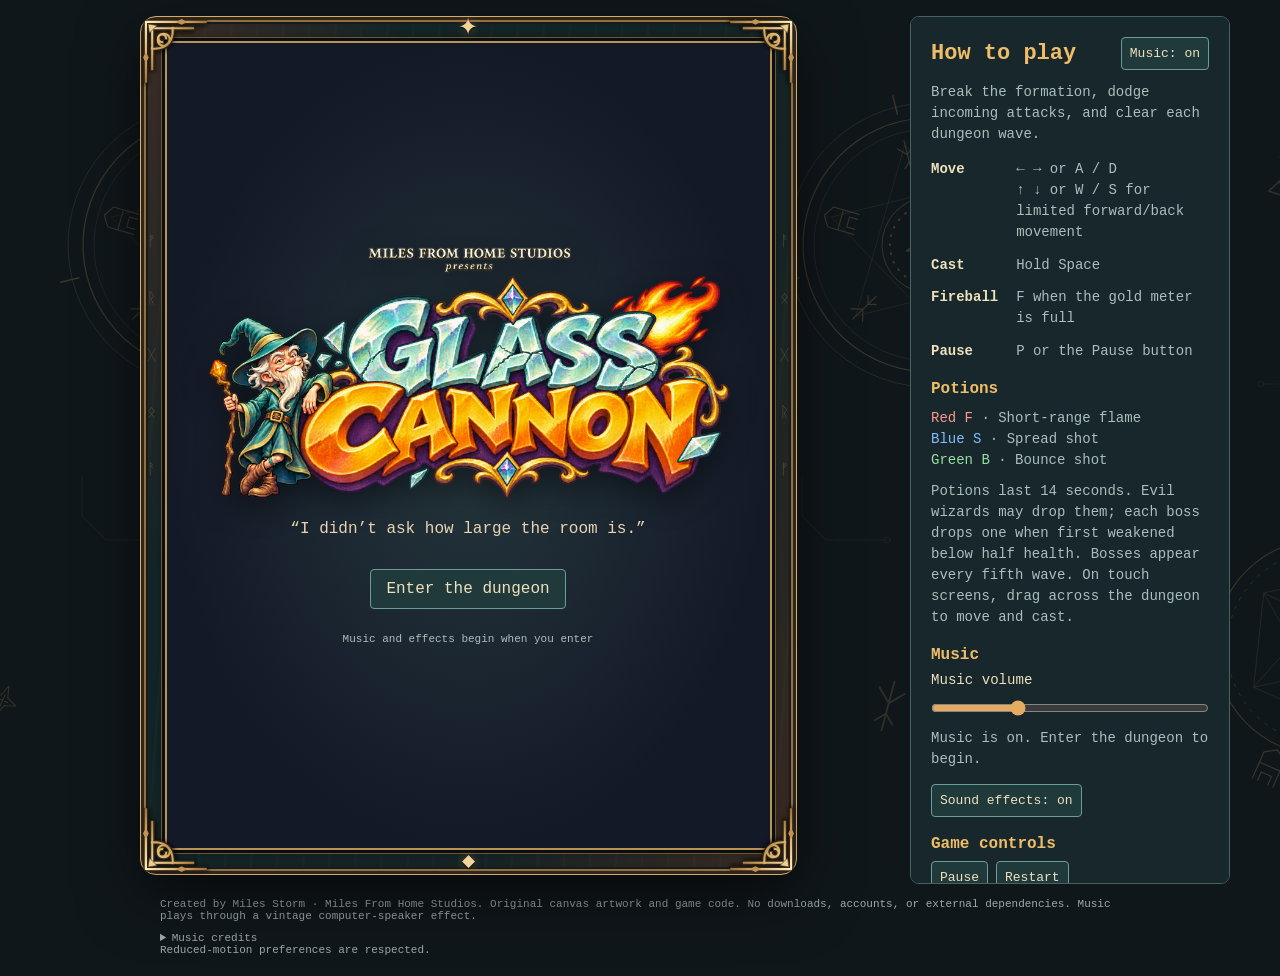
==== commit 74038a36: "Game again ooooops" ====
--- a/game/index.html
+++ b/game/index.html
@@ -14,7 +14,17 @@
 .cabinet .screen{width:100%;margin:0;aspect-ratio:3/4;border:2px solid #b89354;border-radius:5px;box-shadow:0 0 0 3px #080e12,0 0 0 4px #705534,0 0 20px #0009}
 .cabinet-ornaments{position:absolute;inset:0;pointer-events:none;z-index:2}.corner{position:absolute;width:70px;height:70px;filter:drop-shadow(0 2px 2px #000a)}.top-left{top:0;left:0}.top-right{top:0;right:0;transform:rotate(90deg)}.bottom-right{bottom:0;right:0;transform:rotate(180deg)}.bottom-left{bottom:0;left:0;transform:rotate(270deg)}.crest{position:absolute;left:50%;transform:translateX(-50%);color:#f2d49a;text-shadow:0 1px 2px #000,0 0 9px #d7a45366;font-size:24px;line-height:24px}.crest-top{top:0}.crest-bottom{bottom:0;font-size:17px}.rune-rail{position:absolute;top:23%;bottom:23%;display:flex;flex-direction:column;justify-content:space-between;color:#ad8e565e;font-size:15px;line-height:3.8;text-align:center;width:20px}.rail-left{left:1px}.rail-right{right:1px}.sidebar-heading{display:flex;align-items:center;justify-content:space-between;gap:10px;margin-bottom:12px}.how-to .sidebar-heading h2{margin:0}.sidebar-heading button{font-size:12px;padding:8px;white-space:nowrap}
 @media(max-width:760px){.game-layout{gap:20px}.cabinet{padding:19px;width:min(100%,calc((100dvh - 74px)*.75 + 38px));border-radius:12px}.corner{width:54px;height:54px}.crest{font-size:19px;line-height:19px}.crest-bottom{font-size:14px}.rune-rail{width:16px;font-size:12px}.title-screen{gap:8px}}
-.portfolio-return a{color:#e5c182;text-underline-offset:4px}.effects-control{margin:14px 0}.effects-control button{font-size:13px;padding:9px 12px}.mobile{display:grid;grid-template-columns:repeat(3,minmax(0,1fr));gap:8px}.mobile button{min-width:0}</style><main><h1 class="sr-only">Glass Cannon</h1><div class="game-layout"><div class="cabinet" aria-label="Fantasy arcade cabinet"><div class="cabinet-ornaments" aria-hidden="true"><img class="corner top-left" src="assets/cabinet-corner.svg" alt=""><img class="corner top-right" src="assets/cabinet-corner.svg" alt=""><img class="corner bottom-left" src="assets/cabinet-corner.svg" alt=""><img class="corner bottom-right" src="assets/cabinet-corner.svg" alt=""><span class="crest crest-top">✦</span><span class="crest crest-bottom">◆</span><span class="rune-rail rail-left">ᚠ<br>ᚱ<br>ᚷ<br>ᛟ<br>ᚨ</span><span class="rune-rail rail-right">ᚨ<br>ᛟ<br>ᚷ<br>ᚱ<br>ᚠ</span></div><div class="screen"><canvas id="game" width="600" height="800" aria-label="Glass Cannon dungeon arcade game. Move with WASD or arrow keys; Space fires; F casts fireball; P pauses." tabindex="0"></canvas><div class="overlay title-screen" id="overlay"><img class="title-logo" src="assets/glass-cannon-title.png" alt="Miles From Home Studios presents Glass Cannon, with a teal-robed wizard leaning against the title"><h2 class="sr-only">Glass Cannon</h2><p>“I didn’t ask how large the room is.”</p><button id="start">Enter the dungeon</button><small>Music and effects begin when you enter</small></div></div></div><aside class="how-to" aria-labelledby="how-to-title"><div class="sidebar-heading"><h2 id="how-to-title">How to play</h2><button id="sound" aria-pressed="true">Music: on</button></div><p>Break the formation, dodge incoming attacks, and clear each dungeon wave.</p><dl><dt>Move</dt><dd>← → or A / D<br>↑ ↓ or W / S for limited forward/back movement</dd><dt>Cast</dt><dd>Hold Space</dd><dt>Fireball</dt><dd>F when the gold meter is full</dd><dt>Pause</dt><dd>P or the Pause button</dd></dl><h3>Potions</h3><p><span class="potion-red">Red F</span> · Short-range flame<br><span class="potion-blue">Blue S</span> · Spread shot<br><span class="potion-green">Green B</span> · Bounce shot</p><p class="hint">Potions last 14 seconds. Evil wizards may drop them; each boss drops one when first weakened below half health. Bosses appear every fifth wave. On touch screens, drag across the dungeon to move and cast.</p><h3>Music</h3><label for="music-volume">Music volume</label><input id="music-volume" type="range" min="0" max="100" value="30" aria-label="Music volume"><p id="music-status" class="hint" role="status">Music is on. Enter the dungeon to begin.</p><div class="effects-control"><button id="effects" aria-pressed="true">Sound effects: on</button></div><h3>Game controls</h3><div class="controls"><button id="pause">Pause</button><button id="restart">Restart</button></div><div class="mobile"><button id="left" aria-label="Move left">◀</button><button id="up" aria-label="Move forward">↑</button><button id="down" aria-label="Move backward">↓</button><button id="cast">Cast</button><button id="blast">Fireball</button><button id="right" aria-label="Move right">▶</button></div><p class="portfolio-return"><a href="../index.html">Return to portfolio</a></p><p id="status" role="status" class="hint">Ready to enter the dungeon.</p></aside></div><footer>Created by Miles Storm · Miles From Home Studios. Original canvas artwork and game code. No downloads, accounts, or external dependencies. Music plays through a vintage computer-speaker effect. <details><summary>Music credits</summary><p>“DarxieLand” by Kevin MacLeod (<a href="https://incompetech.com/music/royalty-free/index.html?Search=Search&amp;isrc=USUAN1600059">incompetech.com</a>), licensed under <a href="https://creativecommons.org/licenses/by/4.0/">CC BY 4.0</a>. Edited with a vintage-speaker effect (mono mix, frequency shaping, mild saturation) and MP3 encoding; used as a repeating gameplay track with playback volume adjusted.</p><p><a href="https://opengameart.org/content/heavy-battle-1">Heavy Battle 1</a> by MintoDog and <a href="https://opengameart.org/content/game-over-instrumental">Game Over Instrumental</a> by Samza: <a href="https://creativecommons.org/publicdomain/zero/1.0/">CC0</a>. Both edited with the same vintage-speaker effect and MP3 encoding.</p></details> Reduced-motion preferences are respected.</footer></main><script>
+.portfolio-return a{color:#e5c182;text-underline-offset:4px}.effects-control{margin:14px 0}.effects-control button{font-size:13px;padding:9px 12px}.mobile{display:grid;grid-template-columns:repeat(3,minmax(0,1fr));gap:8px}.mobile button{min-width:0}
+/* Keep the cabinet and a viewport-height instruction panel side by side. */
+main{width:min(1180px,100%)}.game-layout{grid-template-columns:minmax(0,1fr) clamp(190px,30vw,320px);gap:clamp(8px,2vw,24px);align-items:start}
+.how-to{width:100%;max-width:none;margin:0;min-width:0;max-height:calc(100dvh - 32px);overflow-y:auto;overscroll-behavior:contain;scrollbar-width:thin;scrollbar-color:#ad8d54 #17272b;padding:clamp(10px,1.6vw,20px);font-size:clamp(11px,1.1vw,15px)}
+.how-to .sidebar-heading h2{font-size:clamp(16px,1.9vw,22px)}.how-to h3{font-size:clamp(13px,1.35vw,16px);margin:clamp(12px,2vh,22px) 0 8px}.how-to p,.how-to dl{font-size:clamp(11px,1.15vw,14px);line-height:1.5}.how-to dl{grid-template-columns:minmax(44px,.6fr) minmax(0,1.5fr);gap:clamp(7px,1.3vh,12px) 8px}.how-to button{font-size:clamp(10px,1.05vw,13px);padding:8px}.how-to .sidebar-heading{flex-wrap:wrap;gap:8px}.how-to label{font-size:inherit}.how-to .hint{overflow-wrap:anywhere}
+@media(max-width:760px){body{padding:8px}.game-layout{grid-template-columns:minmax(0,1fr) minmax(145px,36%);gap:8px}.how-to{max-height:calc(100dvh - 16px);padding:9px}.how-to dl{grid-template-columns:1fr;gap:3px}.how-to dd{margin-bottom:5px}.how-to h3{margin-top:14px}.how-to .sidebar-heading h2{font-size:16px}.how-to p,.how-to dl{font-size:11px}.how-to .controls{display:grid;grid-template-columns:1fr 1fr;gap:5px}.how-to .mobile{gap:4px}.how-to .mobile button{font-size:10px;padding:7px 2px}.cabinet{padding:12px;width:min(100%,calc((100dvh - 50px)*.75 + 24px))}.corner{width:37px;height:37px}.crest{font-size:12px;line-height:12px}.crest-bottom{font-size:10px}.rune-rail{width:9px;font-size:9px}.cabinet .overlay{padding:8px}.title-screen p{font-size:10px}.title-screen small{font-size:9px}.overlay button{font-size:11px;padding:8px}.cabinet .overlay h2{font-size:16px}}
+@media(max-height:650px){.how-to h3{margin-top:10px}.how-to p{margin:6px 0}.how-to dl{gap:5px 7px}.how-to .effects-control{margin:8px 0}.how-to input[type=range]{margin:8px 0}}
+.how-to:focus-visible{outline:2px solid #e5ac61;outline-offset:3px}/* The same stationary arcane linework used by the portfolio RPG theme. */
+body{position:relative;isolation:isolate}.rune-layer{position:fixed;inset:0;z-index:-1;pointer-events:none;user-select:none;background-image:url('assets/arcane-runes.svg');background-repeat:repeat;background-size:720px 880px;background-position:40px 35px;opacity:.19;-webkit-mask-image:linear-gradient(180deg,transparent,#000 12%,#000 88%,transparent);mask-image:linear-gradient(180deg,transparent,#000 12%,#000 88%,transparent)}
+@media(max-width:760px){.rune-layer{background-size:500px auto;background-position:center 60px;opacity:.15}}@media print{.rune-layer{display:none}}
+</style><div class="rune-layer" aria-hidden="true"></div><main><h1 class="sr-only">Glass Cannon</h1><div class="game-layout"><div class="cabinet" aria-label="Fantasy arcade cabinet"><div class="cabinet-ornaments" aria-hidden="true"><img class="corner top-left" src="assets/cabinet-corner.svg" alt=""><img class="corner top-right" src="assets/cabinet-corner.svg" alt=""><img class="corner bottom-left" src="assets/cabinet-corner.svg" alt=""><img class="corner bottom-right" src="assets/cabinet-corner.svg" alt=""><span class="crest crest-top">✦</span><span class="crest crest-bottom">◆</span><span class="rune-rail rail-left">ᚠ<br>ᚱ<br>ᚷ<br>ᛟ<br>ᚨ</span><span class="rune-rail rail-right">ᚨ<br>ᛟ<br>ᚷ<br>ᚱ<br>ᚠ</span></div><div class="screen"><canvas id="game" width="600" height="800" aria-label="Glass Cannon dungeon arcade game. Move with WASD or arrow keys; Space fires; F casts fireball; P pauses." tabindex="0"></canvas><div class="overlay title-screen" id="overlay"><img class="title-logo" src="assets/glass-cannon-title.png" alt="Miles From Home Studios presents Glass Cannon, with a teal-robed wizard leaning against the title"><h2 class="sr-only">Glass Cannon</h2><p>“I didn’t ask how large the room is.”</p><button id="start">Enter the dungeon</button><small>Music and effects begin when you enter</small></div></div></div><aside class="how-to" aria-labelledby="how-to-title" tabindex="0"><div class="sidebar-heading"><h2 id="how-to-title">How to play</h2><button id="sound" aria-pressed="true">Music: on</button></div><p>Break the formation, dodge incoming attacks, and clear each dungeon wave.</p><dl><dt>Move</dt><dd>← → or A / D<br>↑ ↓ or W / S for limited forward/back movement</dd><dt>Cast</dt><dd>Hold Space</dd><dt>Fireball</dt><dd>F when the gold meter is full</dd><dt>Pause</dt><dd>P or the Pause button</dd></dl><h3>Potions</h3><p><span class="potion-red">Red F</span> · Short-range flame<br><span class="potion-blue">Blue S</span> · Spread shot<br><span class="potion-green">Green B</span> · Bounce shot</p><p class="hint">Potions last 14 seconds. Evil wizards may drop them; each boss drops one when first weakened below half health. Bosses appear every fifth wave. On touch screens, drag across the dungeon to move and cast.</p><h3>Music</h3><label for="music-volume">Music volume</label><input id="music-volume" type="range" min="0" max="100" value="30" aria-label="Music volume"><p id="music-status" class="hint" role="status">Music is on. Enter the dungeon to begin.</p><div class="effects-control"><button id="effects" aria-pressed="true">Sound effects: on</button></div><h3>Game controls</h3><div class="controls"><button id="pause">Pause</button><button id="restart">Restart</button></div><div class="mobile"><button id="left" aria-label="Move left">◀</button><button id="up" aria-label="Move forward">↑</button><button id="down" aria-label="Move backward">↓</button><button id="cast">Cast</button><button id="blast">Fireball</button><button id="right" aria-label="Move right">▶</button></div><p class="portfolio-return"><a href="../index.html">Return to portfolio</a></p><p id="status" role="status" class="hint">Ready to enter the dungeon.</p></aside></div><footer>Created by Miles Storm · Miles From Home Studios. Original canvas artwork and game code. No downloads, accounts, or external dependencies. Music plays through a vintage computer-speaker effect. <details><summary>Music credits</summary><p>“DarxieLand” by Kevin MacLeod (<a href="https://incompetech.com/music/royalty-free/index.html?Search=Search&amp;isrc=USUAN1600059">incompetech.com</a>), licensed under <a href="https://creativecommons.org/licenses/by/4.0/">CC BY 4.0</a>. Edited with a vintage-speaker effect (mono mix, frequency shaping, mild saturation) and MP3 encoding; used as a repeating gameplay track with playback volume adjusted.</p><p><a href="https://opengameart.org/content/heavy-battle-1">Heavy Battle 1</a> by MintoDog and <a href="https://opengameart.org/content/game-over-instrumental">Game Over Instrumental</a> by Samza: <a href="https://creativecommons.org/publicdomain/zero/1.0/">CC0</a>. Both edited with the same vintage-speaker effect and MP3 encoding.</p></details> Reduced-motion preferences are respected.</footer></main><script>
 'use strict';
 const canvas=document.querySelector('#game'),c=canvas.getContext('2d'),overlay=document.querySelector('#overlay'),status=document.querySelector('#status');
 const W=600,H=800,PLAYER_Y=700,keys=new Set(),reduced=matchMedia('(prefers-reduced-motion: reduce)').matches;
@@ -140,7 +150,7 @@
 document.querySelector('#start').onclick=()=>{start();syncMusic()};document.querySelector('#restart').onclick=()=>showTitle();document.querySelector('#pause').onclick=pause;
 document.querySelector('#sound').onclick=e=>{sound=!sound;e.target.textContent='Music: '+(sound?'on':'off');e.target.setAttribute('aria-pressed',sound);syncMusic()};
 document.querySelector('#effects').onclick=e=>{effectsEnabled=!effectsEnabled;e.target.textContent='Sound effects: '+(effectsEnabled?'on':'off');e.target.setAttribute('aria-pressed',effectsEnabled);if(effectsBus)effectsBus.gain.value=effectsEnabled?.62:0;if(effectsEnabled)audioReady()};
-window.addEventListener('keydown',e=>{if(e.target.tagName==='BUTTON')return;let k=e.key.length===1?e.key.toLowerCase():e.key;if([' ','ArrowLeft','ArrowRight','ArrowUp','ArrowDown','f','p','a','d','w','s'].includes(k)){e.preventDefault();if(k==='p'&&!e.repeat)pause();else if(k==='f'&&!e.repeat)fireball();else keys.add(k)}});window.addEventListener('keyup',e=>keys.delete(e.key.length===1?e.key.toLowerCase():e.key));window.addEventListener('blur',()=>{keys.clear();if(!['paused','ready','over'].includes(mode))pause()});document.addEventListener('visibilitychange',()=>{if(document.hidden){keys.clear();if(!['paused','ready','over'].includes(mode))pause()}});
+window.addEventListener('keydown',e=>{if(e.target.closest&&e.target.closest('.how-to'))return;if(e.target.tagName==='BUTTON')return;let k=e.key.length===1?e.key.toLowerCase():e.key;if([' ','ArrowLeft','ArrowRight','ArrowUp','ArrowDown','f','p','a','d','w','s'].includes(k)){e.preventDefault();if(k==='p'&&!e.repeat)pause();else if(k==='f'&&!e.repeat)fireball();else keys.add(k)}});window.addEventListener('keyup',e=>keys.delete(e.key.length===1?e.key.toLowerCase():e.key));window.addEventListener('blur',()=>{keys.clear();if(!['paused','ready','over'].includes(mode))pause()});document.addEventListener('visibilitychange',()=>{if(document.hidden){keys.clear();if(!['paused','ready','over'].includes(mode))pause()}});
 function touchPosition(e){let bounds=canvas.getBoundingClientRect();playerY=Math.max(PLAYER_Y-100,Math.min(PLAYER_Y,(e.clientY-bounds.top)/bounds.height*H));x=Math.max(55,Math.min(W-55,(e.clientX-canvas.getBoundingClientRect().left)/canvas.getBoundingClientRect().width*W))}canvas.onpointerdown=e=>{if(mode!=='play')return;canvas.setPointerCapture(e.pointerId);touchPosition(e);keys.add('touch')};canvas.onpointermove=e=>{if(canvas.hasPointerCapture(e.pointerId))touchPosition(e)};canvas.onpointerup=canvas.onpointercancel=()=>keys.delete('touch');for(let [id,key]of [['left','ArrowLeft'],['right','ArrowRight'],['up','ArrowUp'],['down','ArrowDown'],['cast',' ']]){let b=document.querySelector('#'+id);b.onpointerdown=e=>{b.setPointerCapture(e.pointerId);keys.add(key)};b.onpointerup=b.onpointercancel=()=>keys.delete(key)}document.querySelector('#blast').onclick=fireball;
 showTitle(false);
 </script></html>
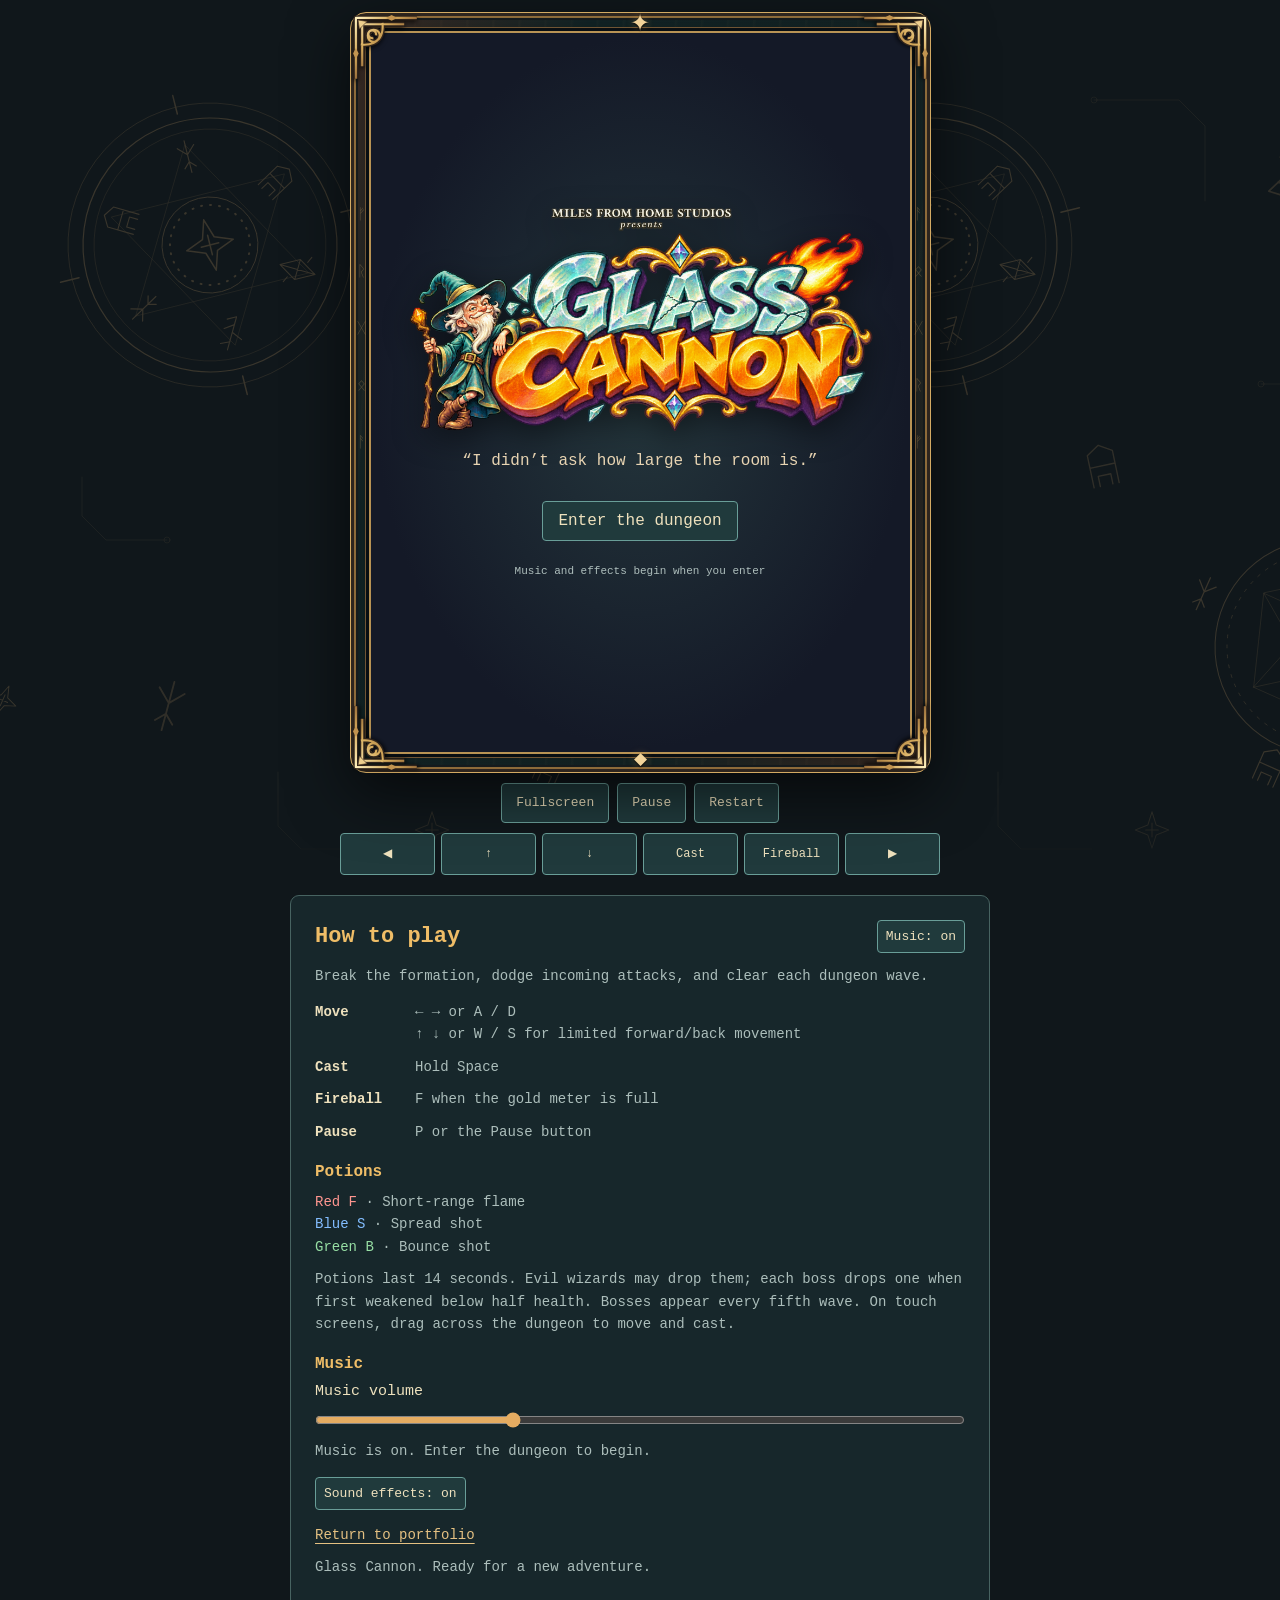
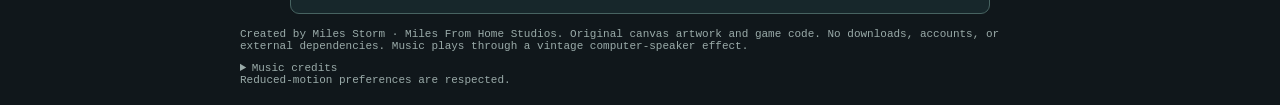
==== commit 013fc8af: "Glass Cannon Updated sizing to make it fit to all screens better and added full screen mode." ====
--- a/game/index.html
+++ b/game/index.html
@@ -24,7 +24,11 @@
 .how-to:focus-visible{outline:2px solid #e5ac61;outline-offset:3px}/* The same stationary arcane linework used by the portfolio RPG theme. */
 body{position:relative;isolation:isolate}.rune-layer{position:fixed;inset:0;z-index:-1;pointer-events:none;user-select:none;background-image:url('assets/arcane-runes.svg');background-repeat:repeat;background-size:720px 880px;background-position:40px 35px;opacity:.19;-webkit-mask-image:linear-gradient(180deg,transparent,#000 12%,#000 88%,transparent);mask-image:linear-gradient(180deg,transparent,#000 12%,#000 88%,transparent)}
 @media(max-width:760px){.rune-layer{background-size:500px auto;background-position:center 60px;opacity:.15}}@media print{.rune-layer{display:none}}
-</style><div class="rune-layer" aria-hidden="true"></div><main><h1 class="sr-only">Glass Cannon</h1><div class="game-layout"><div class="cabinet" aria-label="Fantasy arcade cabinet"><div class="cabinet-ornaments" aria-hidden="true"><img class="corner top-left" src="assets/cabinet-corner.svg" alt=""><img class="corner top-right" src="assets/cabinet-corner.svg" alt=""><img class="corner bottom-left" src="assets/cabinet-corner.svg" alt=""><img class="corner bottom-right" src="assets/cabinet-corner.svg" alt=""><span class="crest crest-top">✦</span><span class="crest crest-bottom">◆</span><span class="rune-rail rail-left">ᚠ<br>ᚱ<br>ᚷ<br>ᛟ<br>ᚨ</span><span class="rune-rail rail-right">ᚨ<br>ᛟ<br>ᚷ<br>ᚱ<br>ᚠ</span></div><div class="screen"><canvas id="game" width="600" height="800" aria-label="Glass Cannon dungeon arcade game. Move with WASD or arrow keys; Space fires; F casts fireball; P pauses." tabindex="0"></canvas><div class="overlay title-screen" id="overlay"><img class="title-logo" src="assets/glass-cannon-title.png" alt="Miles From Home Studios presents Glass Cannon, with a teal-robed wizard leaning against the title"><h2 class="sr-only">Glass Cannon</h2><p>“I didn’t ask how large the room is.”</p><button id="start">Enter the dungeon</button><small>Music and effects begin when you enter</small></div></div></div><aside class="how-to" aria-labelledby="how-to-title" tabindex="0"><div class="sidebar-heading"><h2 id="how-to-title">How to play</h2><button id="sound" aria-pressed="true">Music: on</button></div><p>Break the formation, dodge incoming attacks, and clear each dungeon wave.</p><dl><dt>Move</dt><dd>← → or A / D<br>↑ ↓ or W / S for limited forward/back movement</dd><dt>Cast</dt><dd>Hold Space</dd><dt>Fireball</dt><dd>F when the gold meter is full</dd><dt>Pause</dt><dd>P or the Pause button</dd></dl><h3>Potions</h3><p><span class="potion-red">Red F</span> · Short-range flame<br><span class="potion-blue">Blue S</span> · Spread shot<br><span class="potion-green">Green B</span> · Bounce shot</p><p class="hint">Potions last 14 seconds. Evil wizards may drop them; each boss drops one when first weakened below half health. Bosses appear every fifth wave. On touch screens, drag across the dungeon to move and cast.</p><h3>Music</h3><label for="music-volume">Music volume</label><input id="music-volume" type="range" min="0" max="100" value="30" aria-label="Music volume"><p id="music-status" class="hint" role="status">Music is on. Enter the dungeon to begin.</p><div class="effects-control"><button id="effects" aria-pressed="true">Sound effects: on</button></div><h3>Game controls</h3><div class="controls"><button id="pause">Pause</button><button id="restart">Restart</button></div><div class="mobile"><button id="left" aria-label="Move left">◀</button><button id="up" aria-label="Move forward">↑</button><button id="down" aria-label="Move backward">↓</button><button id="cast">Cast</button><button id="blast">Fireball</button><button id="right" aria-label="Move right">▶</button></div><p class="portfolio-return"><a href="../index.html">Return to portfolio</a></p><p id="status" role="status" class="hint">Ready to enter the dungeon.</p></aside></div><footer>Created by Miles Storm · Miles From Home Studios. Original canvas artwork and game code. No downloads, accounts, or external dependencies. Music plays through a vintage computer-speaker effect. <details><summary>Music credits</summary><p>“DarxieLand” by Kevin MacLeod (<a href="https://incompetech.com/music/royalty-free/index.html?Search=Search&amp;isrc=USUAN1600059">incompetech.com</a>), licensed under <a href="https://creativecommons.org/licenses/by/4.0/">CC BY 4.0</a>. Edited with a vintage-speaker effect (mono mix, frequency shaping, mild saturation) and MP3 encoding; used as a repeating gameplay track with playback volume adjusted.</p><p><a href="https://opengameart.org/content/heavy-battle-1">Heavy Battle 1</a> by MintoDog and <a href="https://opengameart.org/content/game-over-instrumental">Game Over Instrumental</a> by Samza: <a href="https://creativecommons.org/publicdomain/zero/1.0/">CC0</a>. Both edited with the same vintage-speaker effect and MP3 encoding.</p></details> Reduced-motion preferences are respected.</footer></main><script>
+
+/* One portrait play area above the information; JS fits the actual visible viewport. */
+body{padding:max(12px,env(safe-area-inset-top)) max(10px,env(safe-area-inset-right)) max(12px,env(safe-area-inset-bottom)) max(10px,env(safe-area-inset-left))}main{width:min(800px,100%)}.game-layout{display:flex;flex-direction:column;align-items:center;gap:20px}.play-area{width:100%;min-width:0;display:flex;flex-direction:column;align-items:center;gap:10px}.play-area .cabinet{width:min(100%,var(--cabinet-width,560px));padding:18px;flex:none;margin:0 auto}.cabinet .screen{box-sizing:content-box;width:calc(100% - 4px);height:auto;aspect-ratio:3/4}.cabinet canvas{display:block;width:100%;height:100%;aspect-ratio:3/4}.play-toolbar{display:flex;justify-content:center;flex-wrap:wrap;gap:8px;flex:none}.play-toolbar button{font-size:13px;padding:9px 14px;min-height:40px}.play-area .mobile{display:grid;grid-template-columns:repeat(6,minmax(0,1fr));gap:6px;margin:0;width:min(100%,600px);flex:none}.play-area .mobile button{min-width:0;min-height:42px;font-size:12px;padding:8px 2px;touch-action:none}.how-to{width:100%;max-width:700px;max-height:none;height:auto;overflow:visible;padding:clamp(16px,3vw,24px);font-size:15px;margin:0}.how-to p,.how-to dl{font-size:14px;line-height:1.6}.how-to dl{grid-template-columns:90px minmax(0,1fr);gap:10px}.how-to h3{font-size:16px;margin:20px 0 10px}.how-to .sidebar-heading h2{font-size:22px}.how-to button{font-size:13px}.play-area:fullscreen,.play-area.expanded-play{width:100%;height:100dvh;background:#10171b;padding: max(8px,env(safe-area-inset-top)) max(8px,env(safe-area-inset-right)) max(8px,env(safe-area-inset-bottom)) max(8px,env(safe-area-inset-left));justify-content:center;overflow:hidden}.play-area.expanded-play{position:fixed;inset:0;z-index:1000}.expanded-game{overflow:hidden}.play-area::backdrop{background:#10171b}.play-area:fullscreen .play-toolbar button,.play-area.expanded-play .play-toolbar button{background:#203a3c}
+@media(max-width:420px){.play-area .mobile{gap:4px}.play-toolbar button{padding:8px 11px}.play-area .cabinet{padding:12px}.how-to dl{grid-template-columns:70px minmax(0,1fr)}}
+</style><div class="rune-layer" aria-hidden="true"></div><main><h1 class="sr-only">Glass Cannon</h1><div class="game-layout"><section class="play-area" aria-label="Glass Cannon play area"><div class="cabinet" aria-label="Fantasy arcade cabinet"><div class="cabinet-ornaments" aria-hidden="true"><img class="corner top-left" src="assets/cabinet-corner.svg" alt=""><img class="corner top-right" src="assets/cabinet-corner.svg" alt=""><img class="corner bottom-left" src="assets/cabinet-corner.svg" alt=""><img class="corner bottom-right" src="assets/cabinet-corner.svg" alt=""><span class="crest crest-top">✦</span><span class="crest crest-bottom">◆</span><span class="rune-rail rail-left">ᚠ<br>ᚱ<br>ᚷ<br>ᛟ<br>ᚨ</span><span class="rune-rail rail-right">ᚨ<br>ᛟ<br>ᚷ<br>ᚱ<br>ᚠ</span></div><div class="screen"><canvas id="game" width="600" height="800" aria-label="Glass Cannon dungeon arcade game. Move with WASD or arrow keys; Space fires; F casts fireball; P pauses." tabindex="0"></canvas><div class="overlay title-screen" id="overlay"><img class="title-logo" src="assets/glass-cannon-title.png" alt="Miles From Home Studios presents Glass Cannon, with a teal-robed wizard leaning against the title"><h2 class="sr-only">Glass Cannon</h2><p>“I didn’t ask how large the room is.”</p><button id="start">Enter the dungeon</button><small>Music and effects begin when you enter</small></div></div></div><div class="play-toolbar"><button id="fullscreen" aria-pressed="false">Fullscreen</button><button id="pause">Pause</button><button id="restart">Restart</button></div><div class="mobile"><button id="left" aria-label="Move left">◀</button><button id="up" aria-label="Move forward">↑</button><button id="down" aria-label="Move backward">↓</button><button id="cast">Cast</button><button id="blast">Fireball</button><button id="right" aria-label="Move right">▶</button></div><p id="display-status" class="sr-only" role="status"></p></section><aside class="how-to" aria-labelledby="how-to-title" tabindex="0"><div class="sidebar-heading"><h2 id="how-to-title">How to play</h2><button id="sound" aria-pressed="true">Music: on</button></div><p>Break the formation, dodge incoming attacks, and clear each dungeon wave.</p><dl><dt>Move</dt><dd>← → or A / D<br>↑ ↓ or W / S for limited forward/back movement</dd><dt>Cast</dt><dd>Hold Space</dd><dt>Fireball</dt><dd>F when the gold meter is full</dd><dt>Pause</dt><dd>P or the Pause button</dd></dl><h3>Potions</h3><p><span class="potion-red">Red F</span> · Short-range flame<br><span class="potion-blue">Blue S</span> · Spread shot<br><span class="potion-green">Green B</span> · Bounce shot</p><p class="hint">Potions last 14 seconds. Evil wizards may drop them; each boss drops one when first weakened below half health. Bosses appear every fifth wave. On touch screens, drag across the dungeon to move and cast.</p><h3>Music</h3><label for="music-volume">Music volume</label><input id="music-volume" type="range" min="0" max="100" value="30" aria-label="Music volume"><p id="music-status" class="hint" role="status">Music is on. Enter the dungeon to begin.</p><div class="effects-control"><button id="effects" aria-pressed="true">Sound effects: on</button></div><p class="portfolio-return"><a href="../index.html">Return to portfolio</a></p><p id="status" role="status" class="hint">Ready to enter the dungeon.</p></aside></div><footer>Created by Miles Storm · Miles From Home Studios. Original canvas artwork and game code. No downloads, accounts, or external dependencies. Music plays through a vintage computer-speaker effect. <details><summary>Music credits</summary><p>“DarxieLand” by Kevin MacLeod (<a href="https://incompetech.com/music/royalty-free/index.html?Search=Search&amp;isrc=USUAN1600059">incompetech.com</a>), licensed under <a href="https://creativecommons.org/licenses/by/4.0/">CC BY 4.0</a>. Edited with a vintage-speaker effect (mono mix, frequency shaping, mild saturation) and MP3 encoding; used as a repeating gameplay track with playback volume adjusted.</p><p><a href="https://opengameart.org/content/heavy-battle-1">Heavy Battle 1</a> by MintoDog and <a href="https://opengameart.org/content/game-over-instrumental">Game Over Instrumental</a> by Samza: <a href="https://creativecommons.org/publicdomain/zero/1.0/">CC0</a>. Both edited with the same vintage-speaker effect and MP3 encoding.</p></details> Reduced-motion preferences are respected.</footer></main><script>
 'use strict';
 const canvas=document.querySelector('#game'),c=canvas.getContext('2d'),overlay=document.querySelector('#overlay'),status=document.querySelector('#status');
 const W=600,H=800,PLAYER_Y=700,keys=new Set(),reduced=matchMedia('(prefers-reduced-motion: reduce)').matches;
@@ -41,6 +45,12 @@
 {name:'THE BIG BOO BOSS',type:3,projectile:'wisp',filter:'hue-rotate(35deg)',color:'#a8e0df'},
 {name:'THE NECROMANCER',type:4,projectile:'hex',filter:'saturate(1.7)',color:'#c299e5'}];
 const dances=['MOONWALK','DISCO','WIZARD SHUFFLE','MOSH PIT'];
+const playArea=document.querySelector('.play-area');
+function fitPlayfield(){let full=document.fullscreenElement===playArea||playArea.classList.contains('expanded-play'),view=window.visualViewport;let height=view?view.height:window.innerHeight;let width=Math.min(playArea.clientWidth||600,window.innerWidth||600);let toolbar=document.querySelector('.play-toolbar').getBoundingClientRect().height,touch=document.querySelector('.mobile').getBoundingClientRect().height;let trim=window.innerWidth<=420?26:38;let box=window.getComputedStyle?window.getComputedStyle(full?playArea:document.body):null;let inset=box?(parseFloat(box.paddingTop)||0)+(parseFloat(box.paddingBottom)||0):24;let reserve=toolbar+touch+32+inset;let cabinetWidth=Math.min(width-(full?16:0),Math.max(80,(height-reserve-trim)*.75+trim));document.documentElement.style.setProperty('--cabinet-width',cabinetWidth+'px')}
+function displayButton(){let active=document.fullscreenElement===playArea||playArea.classList.contains('expanded-play');document.querySelector('#fullscreen').textContent=active?'Exit fullscreen':'Fullscreen';document.querySelector('#fullscreen').setAttribute('aria-pressed',active);fitPlayfield()}
+function expandedFallback(){playArea.classList.add('expanded-play');document.body.classList.add('expanded-game');document.querySelector('#display-status').textContent='Expanded game view. This browser does not support native fullscreen. Use Exit fullscreen to return.';displayButton()}
+async function toggleFullscreen(){if(playArea.classList.contains('expanded-play')){playArea.classList.remove('expanded-play');document.body.classList.remove('expanded-game');displayButton();return}if(document.fullscreenElement){try{await document.exitFullscreen()}catch{document.querySelector('#display-status').textContent='Use your browser fullscreen exit control.'}return}if(playArea.requestFullscreen){try{await playArea.requestFullscreen();displayButton()}catch{expandedFallback()}}else expandedFallback()}
+window.addEventListener('resize',fitPlayfield);window.addEventListener('orientationchange',fitPlayfield);if(window.visualViewport)window.visualViewport.addEventListener('resize',fitPlayfield);document.addEventListener('fullscreenchange',displayButton);window.addEventListener('keydown',e=>{if(e.key==='Escape'&&playArea.classList.contains('expanded-play')){playArea.classList.remove('expanded-play');document.body.classList.remove('expanded-game');displayButton()}});
 const MUSIC_FILES={regular:'audio/darxieland-speaker.mp3',boss:'audio/heavy-battle-speaker.mp3',over:'audio/game-over-speaker.mp3'};
 let musicTracks={},currentMusic='',musicNeedsPlay=false,musicVolume=.30,musicFailed=false;
 function resetMusic(){Object.values(musicTracks).forEach(track=>{track.pause();track.currentTime=0});currentMusic='';musicNeedsPlay=false;musicFailed=false}
@@ -146,11 +156,11 @@
 if(mode==='death'||mode==='over'){if(phase<.65){sprite(x,(playerY+9),'wizard');if(!reduced){c.fillStyle='rgba(239,151,69,'+(1-phase/.65)*.65+')';c.beginPath();c.arc(x,(playerY+2),phase*1400,0,7);c.fill()}}else{c.fillStyle='#77747b';c.beginPath();c.ellipse(x,(playerY+15),24,7,0,0,7);c.fill();if(Math.floor(phase*3)%3!==0){rect(x-9,(playerY+7),5,3,'#f7edd2');rect(x+4,(playerY+7),5,3,'#f7edd2')}c.save();c.translate(x+16,(playerY+5));c.rotate(.6);rect(-10,-10,18,5,'#407675');c.restore();text('…worth it?',x,(playerY-27),15,'#c5b6b1','center')}}else if(mode!=='over'){c.save();let dx=0,dy=0,angle=0;if(mode==='dance'&&!reduced){if(danceIndex===0)dx=Math.sin(phase*3)*35;if(danceIndex===1){angle=Math.sin(phase*9)*.2;dy=-Math.abs(Math.sin(phase*7))*6}if(danceIndex===2){dx=Math.sin(phase*15)*11;angle=Math.sin(phase*15)*.1}if(danceIndex===3){angle=Math.sin(phase*19)*.38;dy=-Math.abs(Math.sin(phase*13))*14}}if(shield>0){c.strokeStyle='#8bd2cb';c.lineWidth=2;c.beginPath();c.ellipse(x,(playerY-11),28,42,0,0,7);c.stroke()}c.translate(x+dx,(playerY+9)+dy);c.rotate(angle);sprite(0,0,'wizard');c.restore()}
 if(mode==='dance')text(dances[danceIndex]+'!',(W/2),370,34,'#efbd67','center');if(mode==='blast'&&!reduced){c.fillStyle='#efae5544';c.beginPath();c.arc(x,(playerY),phase*1600,0,7);c.fill()}if(mode==='paused'){rect(W/2-200,310,400,95,'#101920ee');text('PAUSED',(W/2),370,34,'#ecd8a7','center')}}
 function loop(t){syncMusic();let dt=Math.min((t-last)/1000,.035);last=t;update(dt);draw();requestAnimationFrame(loop)}requestAnimationFrame(loop);
-document.querySelector('#music-volume').oninput=e=>{musicVolume=Number(e.target.value)/100;Object.values(musicTracks).forEach(track=>track.volume=musicVolume)};
+document.querySelector('#fullscreen').onclick=toggleFullscreen;document.querySelector('#music-volume').oninput=e=>{musicVolume=Number(e.target.value)/100;Object.values(musicTracks).forEach(track=>track.volume=musicVolume)};
 document.querySelector('#start').onclick=()=>{start();syncMusic()};document.querySelector('#restart').onclick=()=>showTitle();document.querySelector('#pause').onclick=pause;
 document.querySelector('#sound').onclick=e=>{sound=!sound;e.target.textContent='Music: '+(sound?'on':'off');e.target.setAttribute('aria-pressed',sound);syncMusic()};
 document.querySelector('#effects').onclick=e=>{effectsEnabled=!effectsEnabled;e.target.textContent='Sound effects: '+(effectsEnabled?'on':'off');e.target.setAttribute('aria-pressed',effectsEnabled);if(effectsBus)effectsBus.gain.value=effectsEnabled?.62:0;if(effectsEnabled)audioReady()};
 window.addEventListener('keydown',e=>{if(e.target.closest&&e.target.closest('.how-to'))return;if(e.target.tagName==='BUTTON')return;let k=e.key.length===1?e.key.toLowerCase():e.key;if([' ','ArrowLeft','ArrowRight','ArrowUp','ArrowDown','f','p','a','d','w','s'].includes(k)){e.preventDefault();if(k==='p'&&!e.repeat)pause();else if(k==='f'&&!e.repeat)fireball();else keys.add(k)}});window.addEventListener('keyup',e=>keys.delete(e.key.length===1?e.key.toLowerCase():e.key));window.addEventListener('blur',()=>{keys.clear();if(!['paused','ready','over'].includes(mode))pause()});document.addEventListener('visibilitychange',()=>{if(document.hidden){keys.clear();if(!['paused','ready','over'].includes(mode))pause()}});
 function touchPosition(e){let bounds=canvas.getBoundingClientRect();playerY=Math.max(PLAYER_Y-100,Math.min(PLAYER_Y,(e.clientY-bounds.top)/bounds.height*H));x=Math.max(55,Math.min(W-55,(e.clientX-canvas.getBoundingClientRect().left)/canvas.getBoundingClientRect().width*W))}canvas.onpointerdown=e=>{if(mode!=='play')return;canvas.setPointerCapture(e.pointerId);touchPosition(e);keys.add('touch')};canvas.onpointermove=e=>{if(canvas.hasPointerCapture(e.pointerId))touchPosition(e)};canvas.onpointerup=canvas.onpointercancel=()=>keys.delete('touch');for(let [id,key]of [['left','ArrowLeft'],['right','ArrowRight'],['up','ArrowUp'],['down','ArrowDown'],['cast',' ']]){let b=document.querySelector('#'+id);b.onpointerdown=e=>{b.setPointerCapture(e.pointerId);keys.add(key)};b.onpointerup=b.onpointercancel=()=>keys.delete(key)}document.querySelector('#blast').onclick=fireball;
-showTitle(false);
+showTitle(false);fitPlayfield();
 </script></html>
